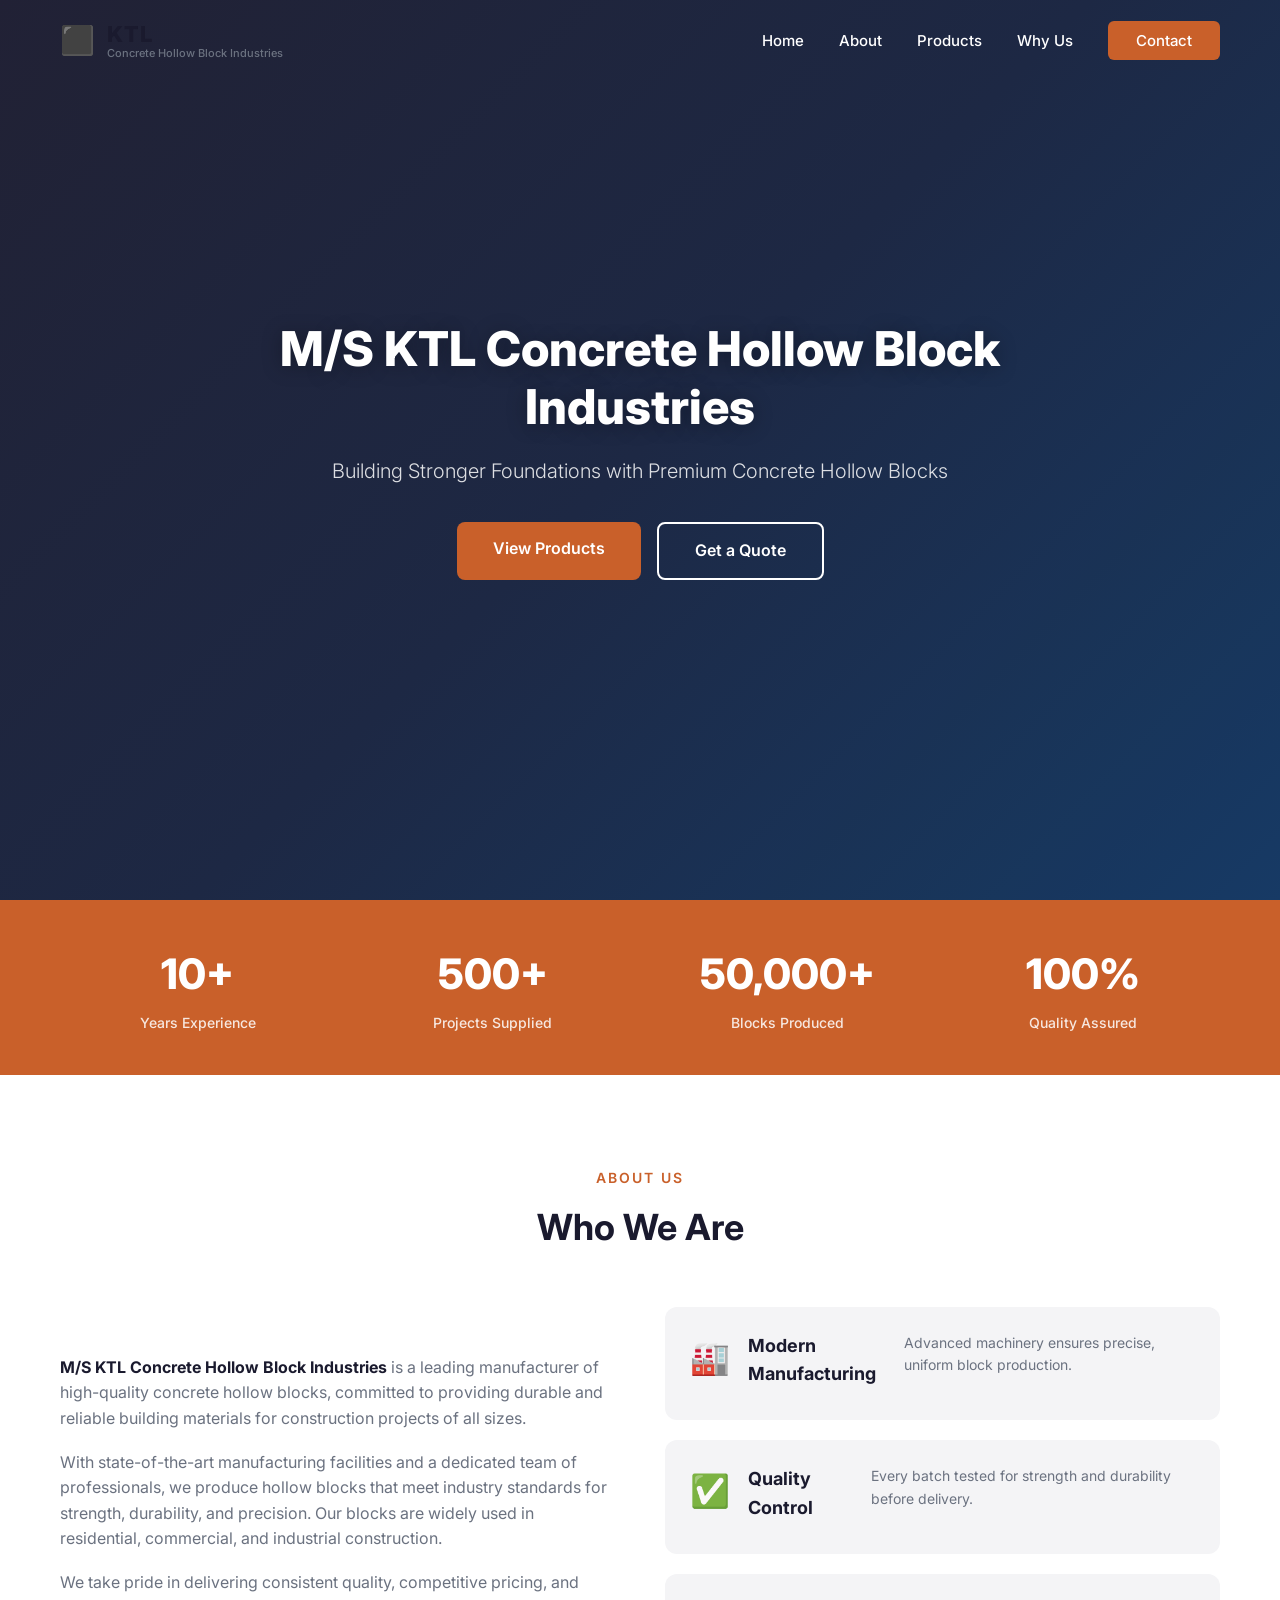
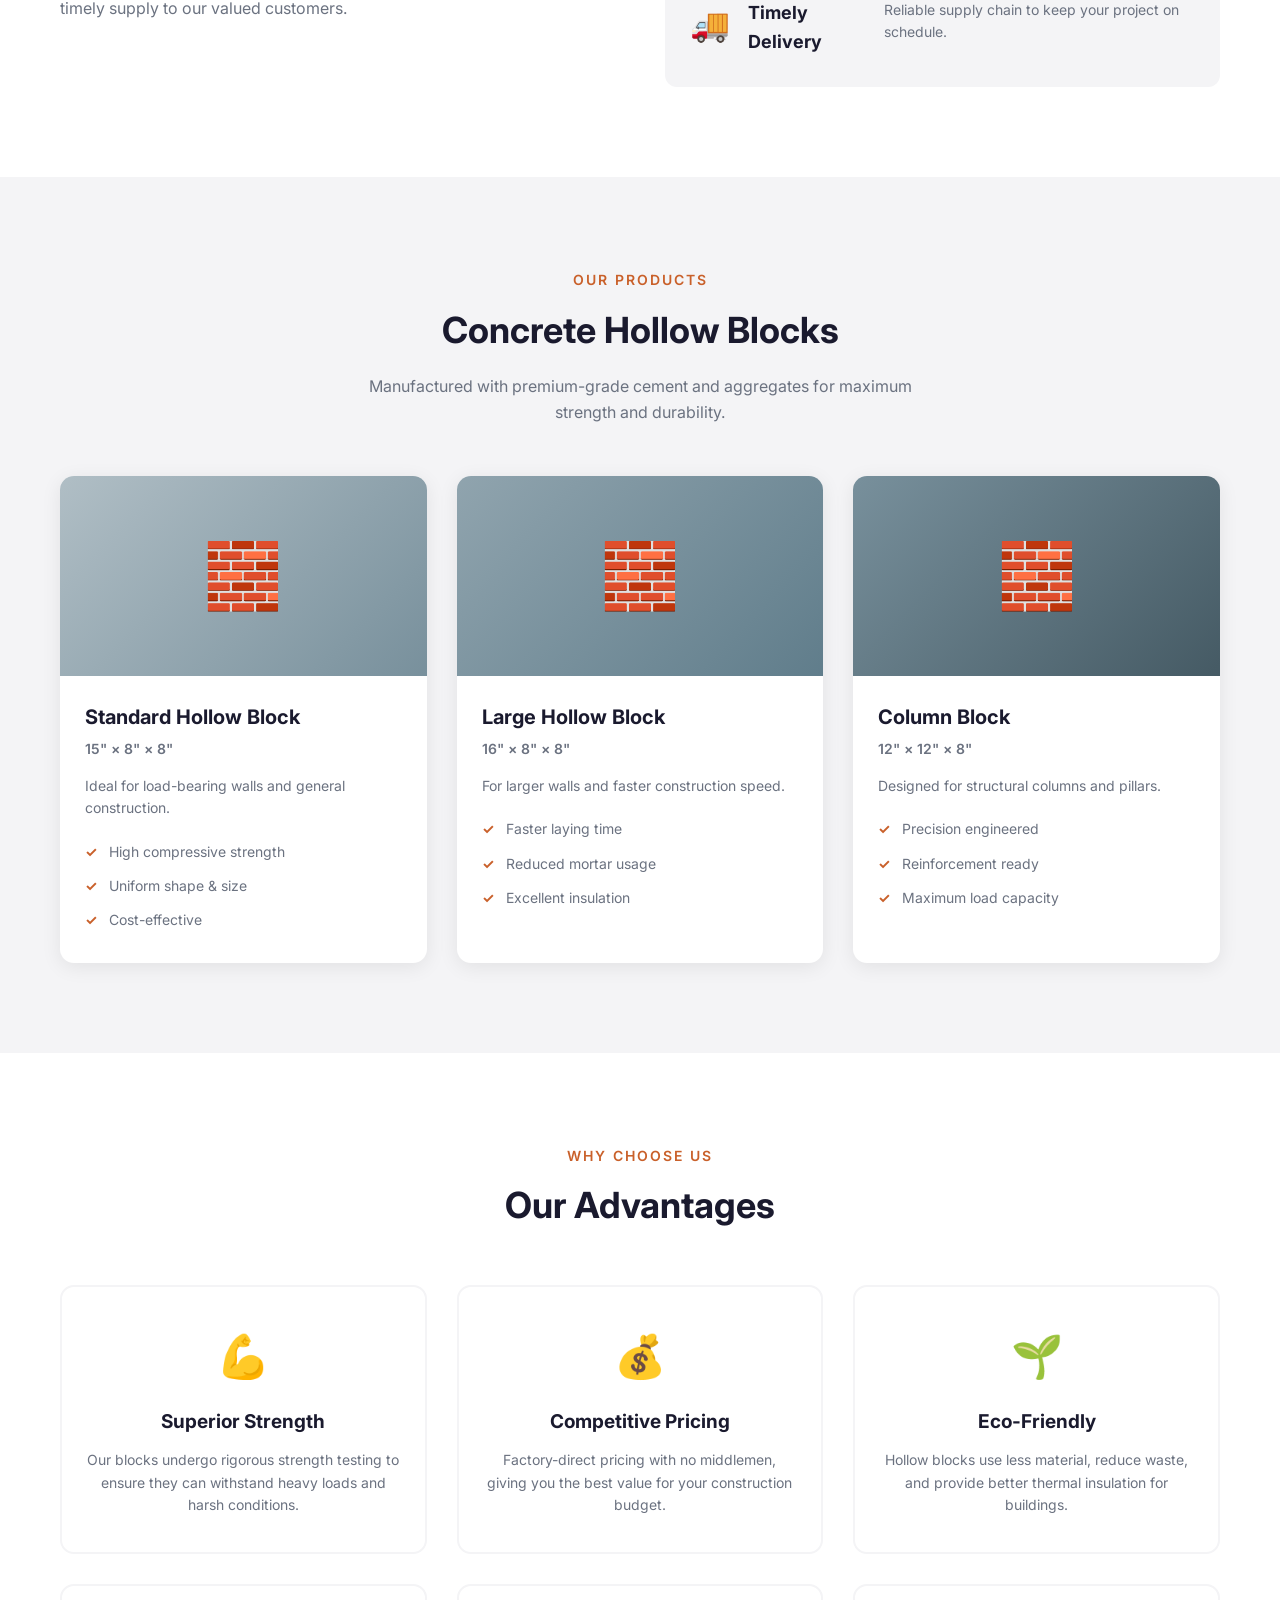
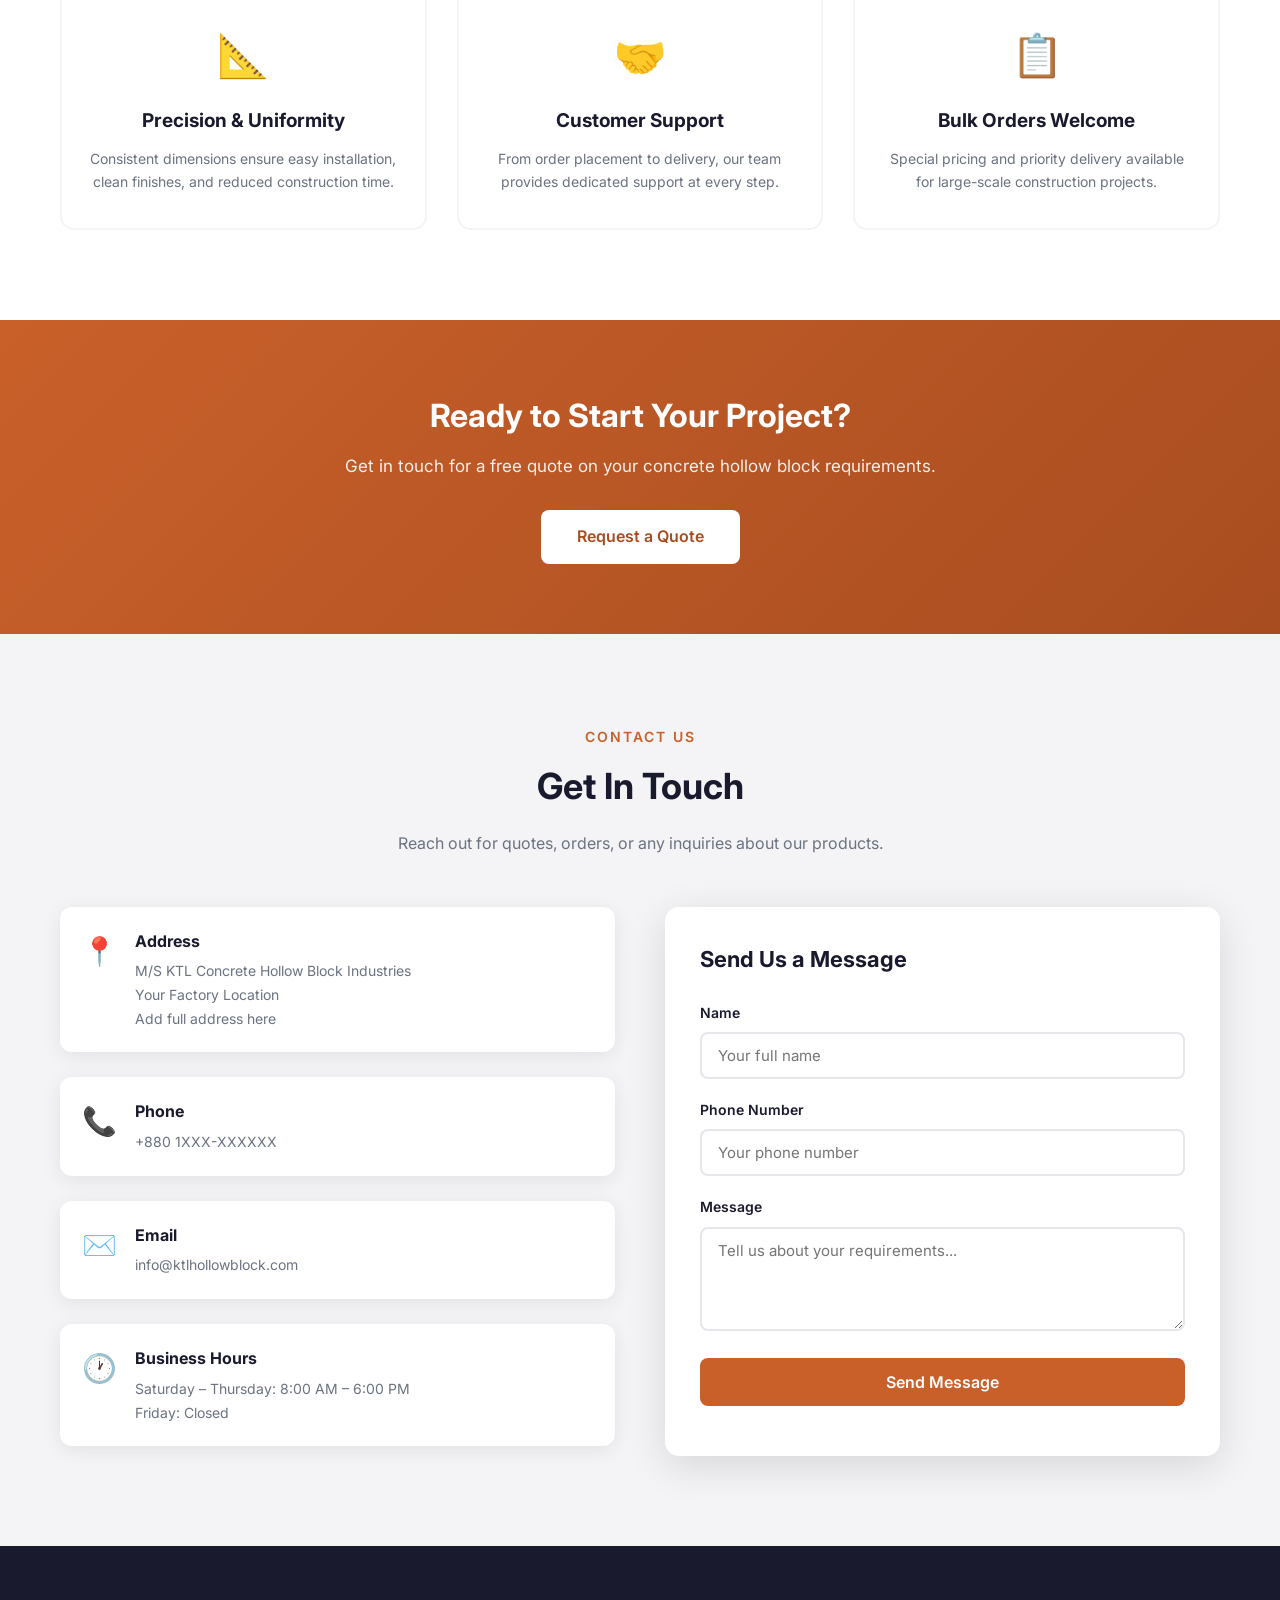
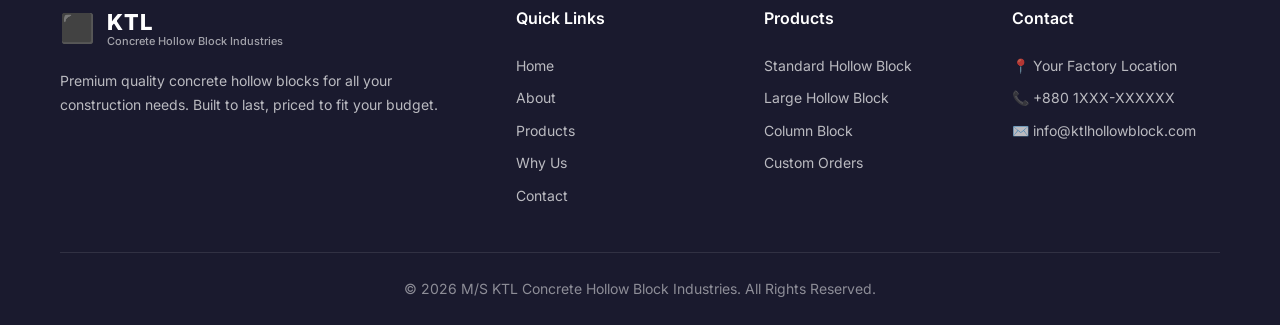
==== index.html @ 12c2d82b "Add files via upload" ====
<!DOCTYPE html>
<html lang="en">
<head>
    <meta charset="UTF-8">
    <meta name="viewport" content="width=device-width, initial-scale=1.0">
    <title>M/S KTL Concrete Hollow Block Industries</title>
    <meta name="description" content="M/S KTL Concrete Hollow Block Industries - Premium quality concrete hollow blocks for construction. Durable, affordable, and eco-friendly building materials.">
    <link rel="preconnect" href="https://fonts.googleapis.com">
    <link rel="preconnect" href="https://fonts.gstatic.com" crossorigin>
    <link href="https://fonts.googleapis.com/css2?family=Inter:wght@300;400;500;600;700;800;900&display=swap" rel="stylesheet">
    <link rel="stylesheet" href="style.css">
</head>
<body>
    <!-- Header / Navigation -->
    <header id="header">
        <nav class="navbar">
            <div class="nav-container">
                <div class="logo">
                    <span class="logo-icon">⬛</span>
                    <div class="logo-text">
                        <span class="logo-name">KTL</span>
                        <span class="logo-sub">Concrete Hollow Block Industries</span>
                    </div>
                </div>
                <button class="hamburger" id="hamburger" aria-label="Menu">
                    <span></span>
                    <span></span>
                    <span></span>
                </button>
                <ul class="nav-menu" id="navMenu">
                    <li><a href="#home">Home</a></li>
                    <li><a href="#about">About</a></li>
                    <li><a href="#products">Products</a></li>
                    <li><a href="#why">Why Us</a></li>
                    <li><a href="#contact" class="nav-cta">Contact</a></li>
                </ul>
            </div>
        </nav>
    </header>

    <!-- Hero Section -->
    <section id="home" class="hero">
        <div class="hero-overlay"></div>
        <div class="hero-content">
            <h1>M/S KTL Concrete Hollow Block Industries</h1>
            <p class="hero-tagline">Building Stronger Foundations with Premium Concrete Hollow Blocks</p>
            <div class="hero-cta">
                <a href="#products" class="btn btn-primary">View Products</a>
                <a href="#contact" class="btn btn-outline">Get a Quote</a>
            </div>
        </div>
    </section>

    <!-- Stats Bar -->
    <section class="stats-bar">
        <div class="stats-container">
            <div class="stat-item">
                <h2>10+</h2>
                <p>Years Experience</p>
            </div>
            <div class="stat-item">
                <h2>500+</h2>
                <p>Projects Supplied</p>
            </div>
            <div class="stat-item">
                <h2>50,000+</h2>
                <p>Blocks Produced</p>
            </div>
            <div class="stat-item">
                <h2>100%</h2>
                <p>Quality Assured</p>
            </div>
        </div>
    </section>

    <!-- About Section -->
    <section id="about" class="about">
        <div class="container">
            <div class="section-header">
                <span class="section-label">About Us</span>
                <h2>Who We Are</h2>
            </div>
            <div class="about-grid">
                <div class="about-text">
                    <p><strong>M/S KTL Concrete Hollow Block Industries</strong> is a leading manufacturer of high-quality concrete hollow blocks, committed to providing durable and reliable building materials for construction projects of all sizes.</p>
                    <p>With state-of-the-art manufacturing facilities and a dedicated team of professionals, we produce hollow blocks that meet industry standards for strength, durability, and precision. Our blocks are widely used in residential, commercial, and industrial construction.</p>
                    <p>We take pride in delivering consistent quality, competitive pricing, and timely supply to our valued customers.</p>
                </div>
                <div class="about-features">
                    <div class="feature-card">
                        <div class="feature-icon">🏭</div>
                        <h3>Modern Manufacturing</h3>
                        <p>Advanced machinery ensures precise, uniform block production.</p>
                    </div>
                    <div class="feature-card">
                        <div class="feature-icon">✅</div>
                        <h3>Quality Control</h3>
                        <p>Every batch tested for strength and durability before delivery.</p>
                    </div>
                    <div class="feature-card">
                        <div class="feature-icon">🚚</div>
                        <h3>Timely Delivery</h3>
                        <p>Reliable supply chain to keep your project on schedule.</p>
                    </div>
                </div>
            </div>
        </div>
    </section>

    <!-- Products Section -->
    <section id="products" class="products">
        <div class="container">
            <div class="section-header">
                <span class="section-label">Our Products</span>
                <h2>Concrete Hollow Blocks</h2>
                <p class="section-desc">Manufactured with premium-grade cement and aggregates for maximum strength and durability.</p>
            </div>
            <div class="product-grid">
                <div class="product-card">
                    <div class="product-img standard-block"></div>
                    <div class="product-info">
                        <h3>Standard Hollow Block</h3>
                        <p class="product-size">15" × 8" × 8"</p>
                        <p>Ideal for load-bearing walls and general construction.</p>
                        <ul class="product-features">
                            <li>High compressive strength</li>
                            <li>Uniform shape & size</li>
                            <li>Cost-effective</li>
                        </ul>
                    </div>
                </div>
                <div class="product-card">
                    <div class="product-img large-block"></div>
                    <div class="product-info">
                        <h3>Large Hollow Block</h3>
                        <p class="product-size">16" × 8" × 8"</p>
                        <p>For larger walls and faster construction speed.</p>
                        <ul class="product-features">
                            <li>Faster laying time</li>
                            <li>Reduced mortar usage</li>
                            <li>Excellent insulation</li>
                        </ul>
                    </div>
                </div>
                <div class="product-card">
                    <div class="product-img column-block"></div>
                    <div class="product-info">
                        <h3>Column Block</h3>
                        <p class="product-size">12" × 12" × 8"</p>
                        <p>Designed for structural columns and pillars.</p>
                        <ul class="product-features">
                            <li>Precision engineered</li>
                            <li>Reinforcement ready</li>
                            <li>Maximum load capacity</li>
                        </ul>
                    </div>
                </div>
            </div>
        </div>
    </section>

    <!-- Why Choose Us -->
    <section id="why" class="why-us">
        <div class="container">
            <div class="section-header">
                <span class="section-label">Why Choose Us</span>
                <h2>Our Advantages</h2>
            </div>
            <div class="why-grid">
                <div class="why-card">
                    <div class="why-icon">💪</div>
                    <h3>Superior Strength</h3>
                    <p>Our blocks undergo rigorous strength testing to ensure they can withstand heavy loads and harsh conditions.</p>
                </div>
                <div class="why-card">
                    <div class="why-icon">💰</div>
                    <h3>Competitive Pricing</h3>
                    <p>Factory-direct pricing with no middlemen, giving you the best value for your construction budget.</p>
                </div>
                <div class="why-card">
                    <div class="why-icon">🌱</div>
                    <h3>Eco-Friendly</h3>
                    <p>Hollow blocks use less material, reduce waste, and provide better thermal insulation for buildings.</p>
                </div>
                <div class="why-card">
                    <div class="why-icon">📐</div>
                    <h3>Precision & Uniformity</h3>
                    <p>Consistent dimensions ensure easy installation, clean finishes, and reduced construction time.</p>
                </div>
                <div class="why-card">
                    <div class="why-icon">🤝</div>
                    <h3>Customer Support</h3>
                    <p>From order placement to delivery, our team provides dedicated support at every step.</p>
                </div>
                <div class="why-card">
                    <div class="why-icon">📋</div>
                    <h3>Bulk Orders Welcome</h3>
                    <p>Special pricing and priority delivery available for large-scale construction projects.</p>
                </div>
            </div>
        </div>
    </section>

    <!-- CTA Section -->
    <section class="cta-section">
        <div class="container">
            <h2>Ready to Start Your Project?</h2>
            <p>Get in touch for a free quote on your concrete hollow block requirements.</p>
            <a href="#contact" class="btn btn-primary">Request a Quote</a>
        </div>
    </section>

    <!-- Contact Section -->
    <section id="contact" class="contact">
        <div class="container">
            <div class="section-header">
                <span class="section-label">Contact Us</span>
                <h2>Get In Touch</h2>
                <p class="section-desc">Reach out for quotes, orders, or any inquiries about our products.</p>
            </div>
            <div class="contact-grid">
                <div class="contact-info">
                    <div class="contact-item">
                        <div class="contact-icon">📍</div>
                        <div>
                            <h3>Address</h3>
                            <p>M/S KTL Concrete Hollow Block Industries<br>Your Factory Location<br>Add full address here</p>
                        </div>
                    </div>
                    <div class="contact-item">
                        <div class="contact-icon">📞</div>
                        <div>
                            <h3>Phone</h3>
                            <p>+880 1XXX-XXXXXX</p>
                        </div>
                    </div>
                    <div class="contact-item">
                        <div class="contact-icon">✉️</div>
                        <div>
                            <h3>Email</h3>
                            <p>info@ktlhollowblock.com</p>
                        </div>
                    </div>
                    <div class="contact-item">
                        <div class="contact-icon">🕐</div>
                        <div>
                            <h3>Business Hours</h3>
                            <p>Saturday – Thursday: 8:00 AM – 6:00 PM<br>Friday: Closed</p>
                        </div>
                    </div>
                </div>
                <div class="contact-form-wrapper">
                    <form class="contact-form" id="contactForm">
                        <h3>Send Us a Message</h3>
                        <div class="form-group">
                            <label for="name">Name</label>
                            <input type="text" id="name" name="name" placeholder="Your full name" required>
                        </div>
                        <div class="form-group">
                            <label for="phone">Phone Number</label>
                            <input type="tel" id="phone" name="phone" placeholder="Your phone number" required>
                        </div>
                        <div class="form-group">
                            <label for="message">Message</label>
                            <textarea id="message" name="message" rows="4" placeholder="Tell us about your requirements..." required></textarea>
                        </div>
                        <button type="submit" class="btn btn-primary btn-full">Send Message</button>
                        <p class="form-note" id="formNote"></p>
                    </form>
                </div>
            </div>
        </div>
    </section>

    <!-- Footer -->
    <footer class="footer">
        <div class="container">
            <div class="footer-grid">
                <div class="footer-col">
                    <div class="logo">
                        <span class="logo-icon">⬛</span>
                        <div class="logo-text">
                            <span class="logo-name">KTL</span>
                            <span class="logo-sub">Concrete Hollow Block Industries</span>
                        </div>
                    </div>
                    <p class="footer-desc">Premium quality concrete hollow blocks for all your construction needs. Built to last, priced to fit your budget.</p>
                </div>
                <div class="footer-col">
                    <h4>Quick Links</h4>
                    <ul>
                        <li><a href="#home">Home</a></li>
                        <li><a href="#about">About</a></li>
                        <li><a href="#products">Products</a></li>
                        <li><a href="#why">Why Us</a></li>
                        <li><a href="#contact">Contact</a></li>
                    </ul>
                </div>
                <div class="footer-col">
                    <h4>Products</h4>
                    <ul>
                        <li>Standard Hollow Block</li>
                        <li>Large Hollow Block</li>
                        <li>Column Block</li>
                        <li>Custom Orders</li>
                    </ul>
                </div>
                <div class="footer-col">
                    <h4>Contact</h4>
                    <ul>
                        <li>📍 Your Factory Location</li>
                        <li>📞 +880 1XXX-XXXXXX</li>
                        <li>✉️ info@ktlhollowblock.com</li>
                    </ul>
                </div>
            </div>
            <div class="footer-bottom">
                <p>&copy; 2026 M/S KTL Concrete Hollow Block Industries. All Rights Reserved.</p>
            </div>
        </div>
    </footer>

    <script src="script.js"></script>
</body>
</html>
---- style.css ----
/* ===== Reset & Base ===== */
* {
    margin: 0;
    padding: 0;
    box-sizing: border-box;
}

:root {
    --primary: #c9602a;
    --primary-dark: #a84d20;
    --primary-light: #e07b3f;
    --dark: #1a1a2e;
    --dark-2: #16213e;
    --gray: #6b7280;
    --light-gray: #f4f4f6;
    --white: #ffffff;
    --text: #1f2937;
    --shadow: 0 4px 20px rgba(0, 0, 0, 0.08);
    --shadow-lg: 0 10px 40px rgba(0, 0, 0, 0.12);
    --transition: all 0.3s ease;
}

html {
    scroll-behavior: smooth;
}

body {
    font-family: 'Inter', sans-serif;
    color: var(--text);
    line-height: 1.6;
    overflow-x: hidden;
}

.container {
    max-width: 1200px;
    margin: 0 auto;
    padding: 0 20px;
}

/* ===== Buttons ===== */
.btn {
    display: inline-block;
    padding: 14px 36px;
    font-size: 16px;
    font-weight: 600;
    border-radius: 8px;
    text-decoration: none;
    cursor: pointer;
    border: none;
    transition: var(--transition);
    font-family: 'Inter', sans-serif;
}

.btn-primary {
    background: var(--primary);
    color: var(--white);
}

.btn-primary:hover {
    background: var(--primary-dark);
    transform: translateY(-2px);
    box-shadow: 0 6px 20px rgba(201, 96, 42, 0.4);
}

.btn-outline {
    background: transparent;
    color: var(--white);
    border: 2px solid var(--white);
}

.btn-outline:hover {
    background: var(--white);
    color: var(--dark);
}

.btn-full {
    width: 100%;
    text-align: center;
}

/* ===== Navbar ===== */
#header {
    position: fixed;
    top: 0;
    left: 0;
    width: 100%;
    z-index: 1000;
    transition: var(--transition);
}

#header.scrolled {
    background: var(--white);
    box-shadow: 0 2px 15px rgba(0, 0, 0, 0.1);
}

.navbar {
    padding: 18px 0;
}

.nav-container {
    max-width: 1200px;
    margin: 0 auto;
    padding: 0 20px;
    display: flex;
    justify-content: space-between;
    align-items: center;
}

.logo {
    display: flex;
    align-items: center;
    gap: 12px;
}

.logo-icon {
    font-size: 28px;
    color: var(--primary);
}

.logo-text {
    display: flex;
    flex-direction: column;
    line-height: 1.2;
}

.logo-name {
    font-size: 22px;
    font-weight: 800;
    color: var(--dark);
    letter-spacing: 1px;
}

#header.scrolled .logo-name {
    color: var(--dark);
}

.logo-sub {
    font-size: 11px;
    color: var(--gray);
    font-weight: 500;
}

.nav-menu {
    display: flex;
    list-style: none;
    gap: 35px;
    align-items: center;
}

.nav-menu a {
    text-decoration: none;
    color: var(--white);
    font-weight: 500;
    font-size: 15px;
    transition: var(--transition);
    position: relative;
}

#header.scrolled .nav-menu a {
    color: var(--text);
}

.nav-menu a:hover {
    color: var(--primary-light);
}

#header.scrolled .nav-menu a:hover {
    color: var(--primary);
}

.nav-menu a::after {
    content: '';
    position: absolute;
    bottom: -5px;
    left: 0;
    width: 0;
    height: 2px;
    background: var(--primary);
    transition: var(--transition);
}

.nav-menu a:hover::after {
    width: 100%;
}

.nav-cta {
    background: var(--primary);
    padding: 10px 28px !important;
    border-radius: 6px;
    color: var(--white) !important;
}

.nav-cta:hover {
    background: var(--primary-dark);
}

.nav-cta::after {
    display: none;
}

.hamburger {
    display: none;
    flex-direction: column;
    gap: 5px;
    background: none;
    border: none;
    cursor: pointer;
    padding: 5px;
}

.hamburger span {
    width: 25px;
    height: 3px;
    background: var(--white);
    border-radius: 3px;
    transition: var(--transition);
}

#header.scrolled .hamburger span {
    background: var(--dark);
}

/* ===== Hero ===== */
.hero {
    height: 100vh;
    min-height: 600px;
    display: flex;
    align-items: center;
    justify-content: center;
    text-align: center;
    background: linear-gradient(135deg, #1a1a2e 0%, #16213e 50%, #0f3460 100%);
    position: relative;
    overflow: hidden;
}

.hero-overlay {
    position: absolute;
    top: 0;
    left: 0;
    width: 100%;
    height: 100%;
    background: url("data:image/svg+xml,%3Csvg xmlns='http://www.w3.org/2000/svg' width='60' height='60' viewBox='0 0 60 60'%3E%3Cg fill='none' fill-rule='evenodd'%3E%3Cg fill='%23ffffff' fill-opacity='0.03'%3E%3Crect width='60' height='60'/%3E%3C/g%3E%3C/g%3E%3C/svg%3E");
}

.hero-content {
    position: relative;
    z-index: 2;
    padding: 0 20px;
    max-width: 800px;
}

.hero-content h1 {
    font-size: 48px;
    font-weight: 800;
    color: var(--white);
    margin-bottom: 20px;
    line-height: 1.2;
    text-shadow: 0 2px 20px rgba(0, 0, 0, 0.3);
}

.hero-tagline {
    font-size: 20px;
    color: rgba(255, 255, 255, 0.85);
    margin-bottom: 35px;
    font-weight: 300;
}

.hero-cta {
    display: flex;
    gap: 16px;
    justify-content: center;
    flex-wrap: wrap;
}

/* ===== Stats Bar ===== */
.stats-bar {
    background: var(--primary);
    padding: 40px 0;
}

.stats-container {
    max-width: 1200px;
    margin: 0 auto;
    padding: 0 20px;
    display: grid;
    grid-template-columns: repeat(4, 1fr);
    gap: 20px;
    text-align: center;
}

.stat-item h2 {
    font-size: 42px;
    font-weight: 800;
    color: var(--white);
    margin-bottom: 5px;
}

.stat-item p {
    color: rgba(255, 255, 255, 0.85);
    font-size: 14px;
    font-weight: 500;
}

/* ===== Section Header ===== */
.section-header {
    text-align: center;
    margin-bottom: 50px;
}

.section-label {
    display: inline-block;
    color: var(--primary);
    font-weight: 600;
    font-size: 14px;
    text-transform: uppercase;
    letter-spacing: 2px;
    margin-bottom: 10px;
}

.section-header h2 {
    font-size: 36px;
    font-weight: 700;
    color: var(--dark);
    margin-bottom: 15px;
}

.section-desc {
    color: var(--gray);
    font-size: 16px;
    max-width: 600px;
    margin: 0 auto;
}

/* ===== About ===== */
.about {
    padding: 90px 0;
    background: var(--white);
}

.about-grid {
    display: grid;
    grid-template-columns: 1fr 1fr;
    gap: 50px;
    align-items: center;
}

.about-text p {
    margin-bottom: 18px;
    color: var(--gray);
    font-size: 16px;
}

.about-text strong {
    color: var(--dark);
}

.about-features {
    display: flex;
    flex-direction: column;
    gap: 20px;
}

.feature-card {
    background: var(--light-gray);
    padding: 25px;
    border-radius: 12px;
    display: flex;
    align-items: flex-start;
    gap: 18px;
    transition: var(--transition);
}

.feature-card:hover {
    background: var(--white);
    box-shadow: var(--shadow-lg);
    transform: translateY(-3px);
}

.feature-icon {
    font-size: 32px;
    flex-shrink: 0;
}

.feature-card h3 {
    font-size: 18px;
    color: var(--dark);
    margin-bottom: 6px;
}

.feature-card p {
    font-size: 14px;
    color: var(--gray);
}

/* ===== Products ===== */
.products {
    padding: 90px 0;
    background: var(--light-gray);
}

.product-grid {
    display: grid;
    grid-template-columns: repeat(3, 1fr);
    gap: 30px;
}

.product-card {
    background: var(--white);
    border-radius: 14px;
    overflow: hidden;
    box-shadow: var(--shadow);
    transition: var(--transition);
}

.product-card:hover {
    transform: translateY(-8px);
    box-shadow: var(--shadow-lg);
}

.product-img {
    height: 200px;
    display: flex;
    align-items: center;
    justify-content: center;
    position: relative;
}

.standard-block {
    background: linear-gradient(135deg, #b0bec5 0%, #78909c 100%);
}

.large-block {
    background: linear-gradient(135deg, #90a4ae 0%, #607d8b 100%);
}

.column-block {
    background: linear-gradient(135deg, #78909c 0%, #455a64 100%);
}

.product-img::before {
    content: '🧱';
    font-size: 64px;
}

.product-info {
    padding: 25px;
}

.product-info h3 {
    font-size: 20px;
    color: var(--dark);
    margin-bottom: 5px;
}

.product-size {
    color: var(--primary);
    font-weight: 600;
    font-size: 14px;
    margin-bottom: 12px;
}

.product-info > p {
    color: var(--gray);
    font-size: 14px;
    margin-bottom: 15px;
}

.product-features {
    list-style: none;
    padding: 0;
}

.product-features li {
    padding: 6px 0;
    color: var(--gray);
    font-size: 14px;
    padding-left: 24px;
    position: relative;
}

.product-features li::before {
    content: '✓';
    position: absolute;
    left: 0;
    color: var(--primary);
    font-weight: 700;
}

/* ===== Why Us ===== */
.why-us {
    padding: 90px 0;
    background: var(--white);
}

.why-grid {
    display: grid;
    grid-template-columns: repeat(3, 1fr);
    gap: 30px;
}

.why-card {
    text-align: center;
    padding: 35px 25px;
    border: 2px solid var(--light-gray);
    border-radius: 14px;
    transition: var(--transition);
}

.why-card:hover {
    border-color: var(--primary);
    transform: translateY(-5px);
    box-shadow: var(--shadow-lg);
}

.why-icon {
    font-size: 42px;
    margin-bottom: 18px;
}

.why-card h3 {
    font-size: 19px;
    color: var(--dark);
    margin-bottom: 12px;
}

.why-card p {
    color: var(--gray);
    font-size: 14px;
}

/* ===== CTA Section ===== */
.cta-section {
    padding: 70px 0;
    background: linear-gradient(135deg, var(--primary) 0%, var(--primary-dark) 100%);
    text-align: center;
}

.cta-section h2 {
    font-size: 32px;
    color: var(--white);
    margin-bottom: 12px;
}

.cta-section p {
    color: rgba(255, 255, 255, 0.9);
    font-size: 17px;
    margin-bottom: 30px;
}

.cta-section .btn-primary {
    background: var(--white);
    color: var(--primary-dark);
}

.cta-section .btn-primary:hover {
    background: var(--dark);
    color: var(--white);
}

/* ===== Contact ===== */
.contact {
    padding: 90px 0;
    background: var(--light-gray);
}

.contact-grid {
    display: grid;
    grid-template-columns: 1fr 1fr;
    gap: 50px;
}

.contact-info {
    display: flex;
    flex-direction: column;
    gap: 25px;
}

.contact-item {
    display: flex;
    gap: 18px;
    align-items: flex-start;
    background: var(--white);
    padding: 22px;
    border-radius: 12px;
    box-shadow: var(--shadow);
}

.contact-icon {
    font-size: 28px;
    flex-shrink: 0;
}

.contact-item h3 {
    font-size: 16px;
    color: var(--dark);
    margin-bottom: 5px;
}

.contact-item p {
    color: var(--gray);
    font-size: 14px;
    line-height: 1.7;
}

.contact-form-wrapper {
    background: var(--white);
    padding: 35px;
    border-radius: 14px;
    box-shadow: var(--shadow-lg);
}

.contact-form h3 {
    font-size: 22px;
    color: var(--dark);
    margin-bottom: 25px;
}

.form-group {
    margin-bottom: 20px;
}

.form-group label {
    display: block;
    font-size: 14px;
    font-weight: 600;
    color: var(--dark);
    margin-bottom: 8px;
}

.form-group input,
.form-group textarea {
    width: 100%;
    padding: 12px 16px;
    border: 2px solid #e5e7eb;
    border-radius: 8px;
    font-size: 15px;
    font-family: 'Inter', sans-serif;
    transition: var(--transition);
}

.form-group input:focus,
.form-group textarea:focus {
    outline: none;
    border-color: var(--primary);
    box-shadow: 0 0 0 3px rgba(201, 96, 42, 0.1);
}

.form-group textarea {
    resize: vertical;
}

.form-note {
    margin-top: 15px;
    font-size: 14px;
    color: #22c55e;
    text-align: center;
    font-weight: 500;
}

/* ===== Footer ===== */
.footer {
    background: var(--dark);
    color: rgba(255, 255, 255, 0.7);
    padding: 60px 0 0;
}

.footer-grid {
    display: grid;
    grid-template-columns: 2fr 1fr 1fr 1fr;
    gap: 40px;
    margin-bottom: 40px;
}

.footer-col .logo {
    margin-bottom: 18px;
}

.footer-col .logo-name {
    color: var(--white);
}

.footer-col .logo-sub {
    color: rgba(255, 255, 255, 0.6);
}

.footer-desc {
    font-size: 14px;
    line-height: 1.7;
    margin-bottom: 20px;
}

.footer-col h4 {
    color: var(--white);
    font-size: 16px;
    margin-bottom: 18px;
    font-weight: 600;
}

.footer-col ul {
    list-style: none;
}

.footer-col ul li {
    padding: 5px 0;
    font-size: 14px;
}

.footer-col ul li a {
    color: rgba(255, 255, 255, 0.7);
    text-decoration: none;
    transition: var(--transition);
}

.footer-col ul li a:hover {
    color: var(--primary-light);
    padding-left: 5px;
}

.footer-bottom {
    border-top: 1px solid rgba(255, 255, 255, 0.1);
    padding: 25px 0;
    text-align: center;
}

.footer-bottom p {
    font-size: 14px;
    color: rgba(255, 255, 255, 0.5);
}

/* ===== Responsive ===== */
@media (max-width: 992px) {
    .about-grid,
    .contact-grid {
        grid-template-columns: 1fr;
    }

    .product-grid,
    .why-grid {
        grid-template-columns: repeat(2, 1fr);
    }

    .footer-grid {
        grid-template-columns: repeat(2, 1fr);
    }

    .hero-content h1 {
        font-size: 36px;
    }
}

@media (max-width: 768px) {
    .hamburger {
        display: flex;
    }

    .nav-menu {
        position: fixed;
        top: 0;
        right: -100%;
        width: 280px;
        height: 100vh;
        background: var(--white);
        flex-direction: column;
        justify-content: center;
        gap: 25px;
        transition: right 0.4s ease;
        box-shadow: -5px 0 30px rgba(0, 0, 0, 0.15);
    }

    .nav-menu.active {
        right: 0;
    }

    .nav-menu a {
        color: var(--text) !important;
        font-size: 18px;
    }

    .nav-cta {
        text-align: center;
    }

    .stats-container {
        grid-template-columns: repeat(2, 1fr);
        gap: 30px;
    }

    .hero-content h1 {
        font-size: 28px;
    }

    .hero-tagline {
        font-size: 16px;
    }

    .section-header h2 {
        font-size: 28px;
    }

    .cta-section h2 {
        font-size: 24px;
    }
}

@media (max-width: 480px) {
    .product-grid,
    .why-grid,
    .footer-grid {
        grid-template-columns: 1fr;
    }

    .stats-container {
        grid-template-columns: 1fr;
    }

    .stat-item h2 {
        font-size: 32px;
    }

    .hero-content h1 {
        font-size: 24px;
    }

    .logo-sub {
        font-size: 9px;
    }
}
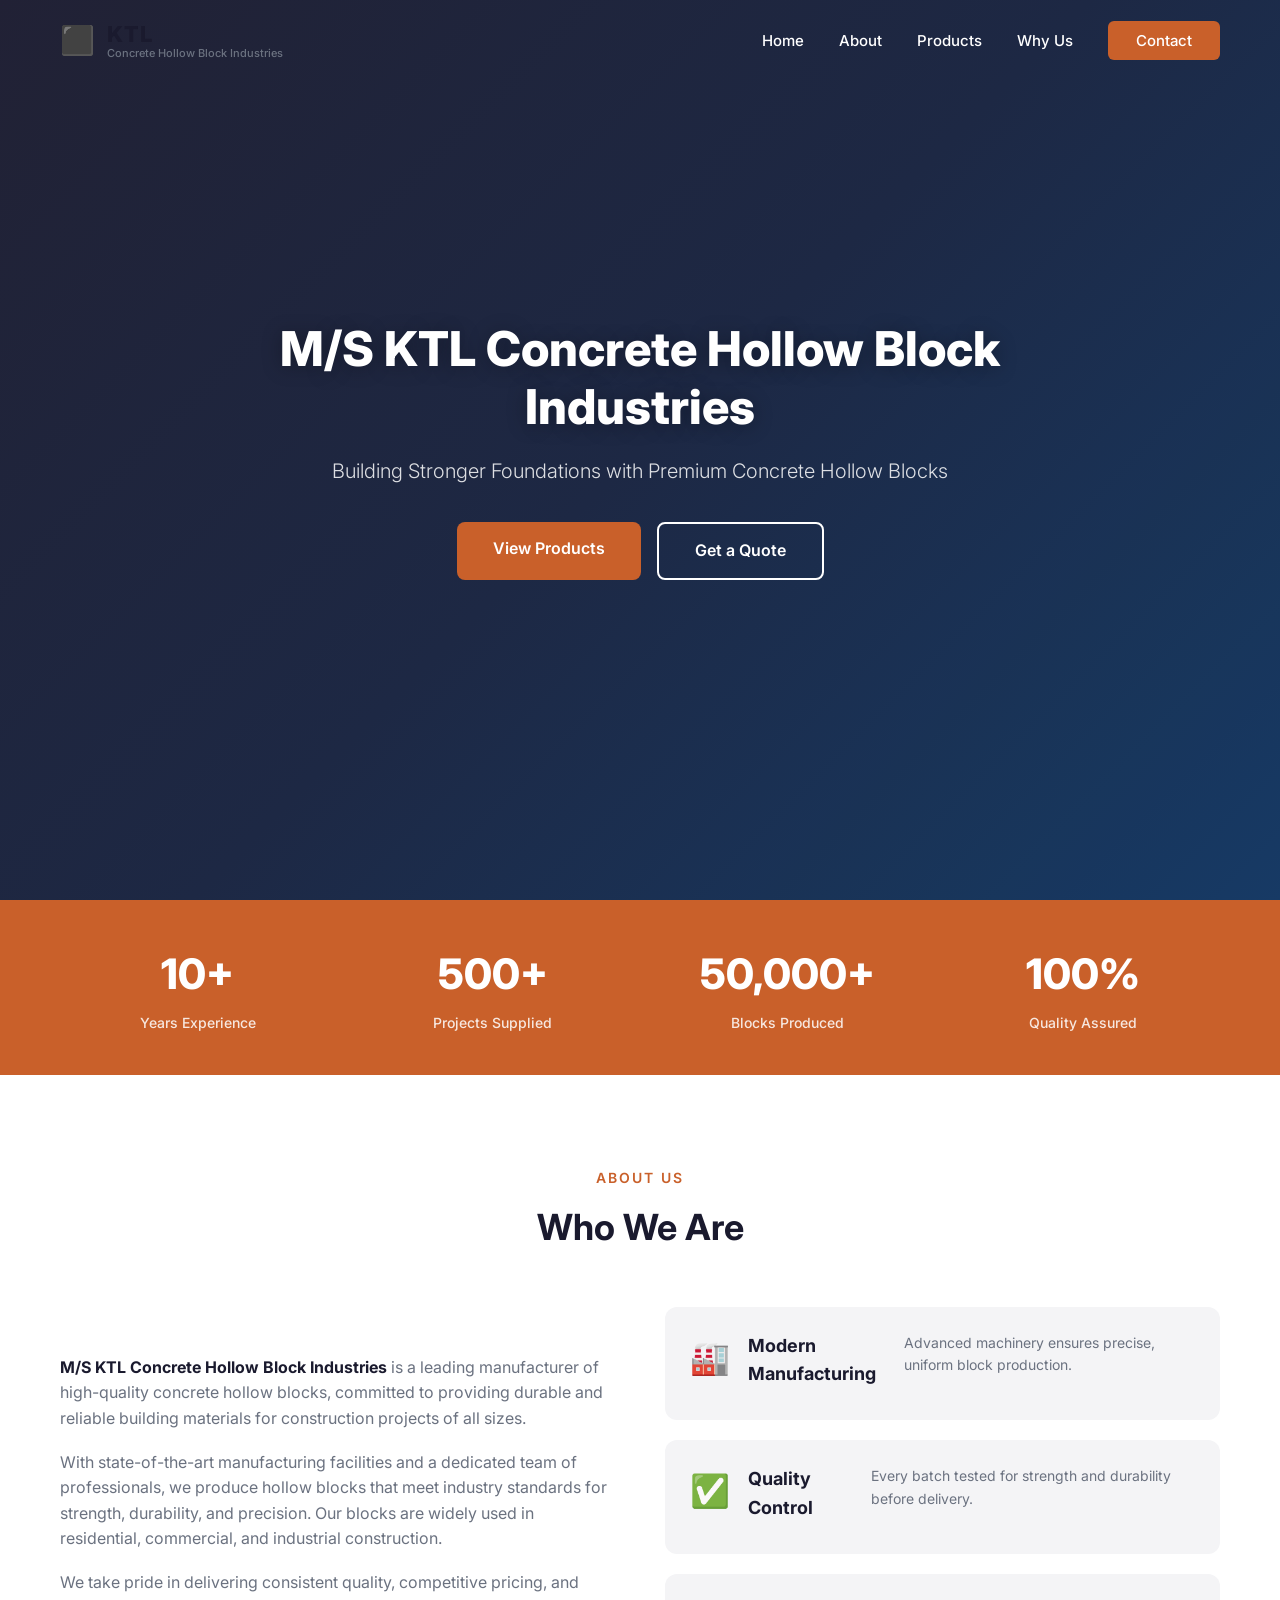
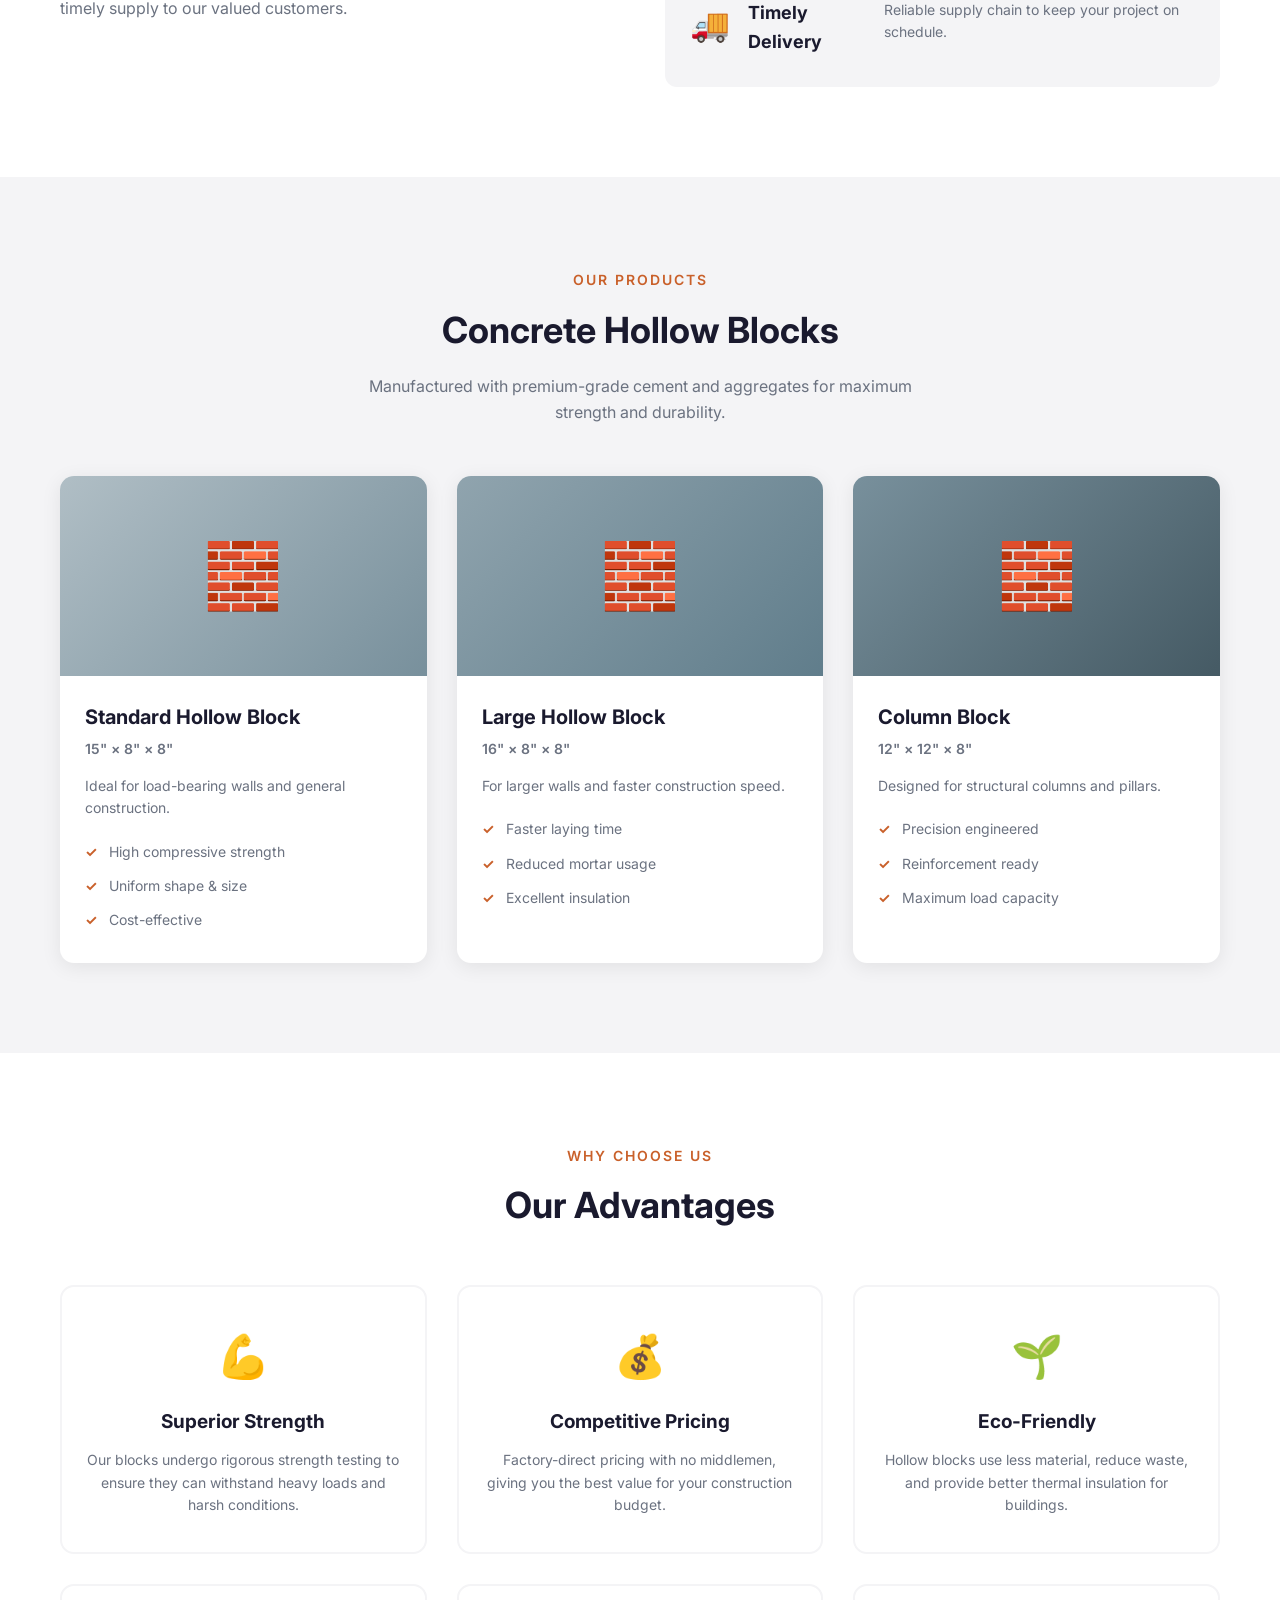
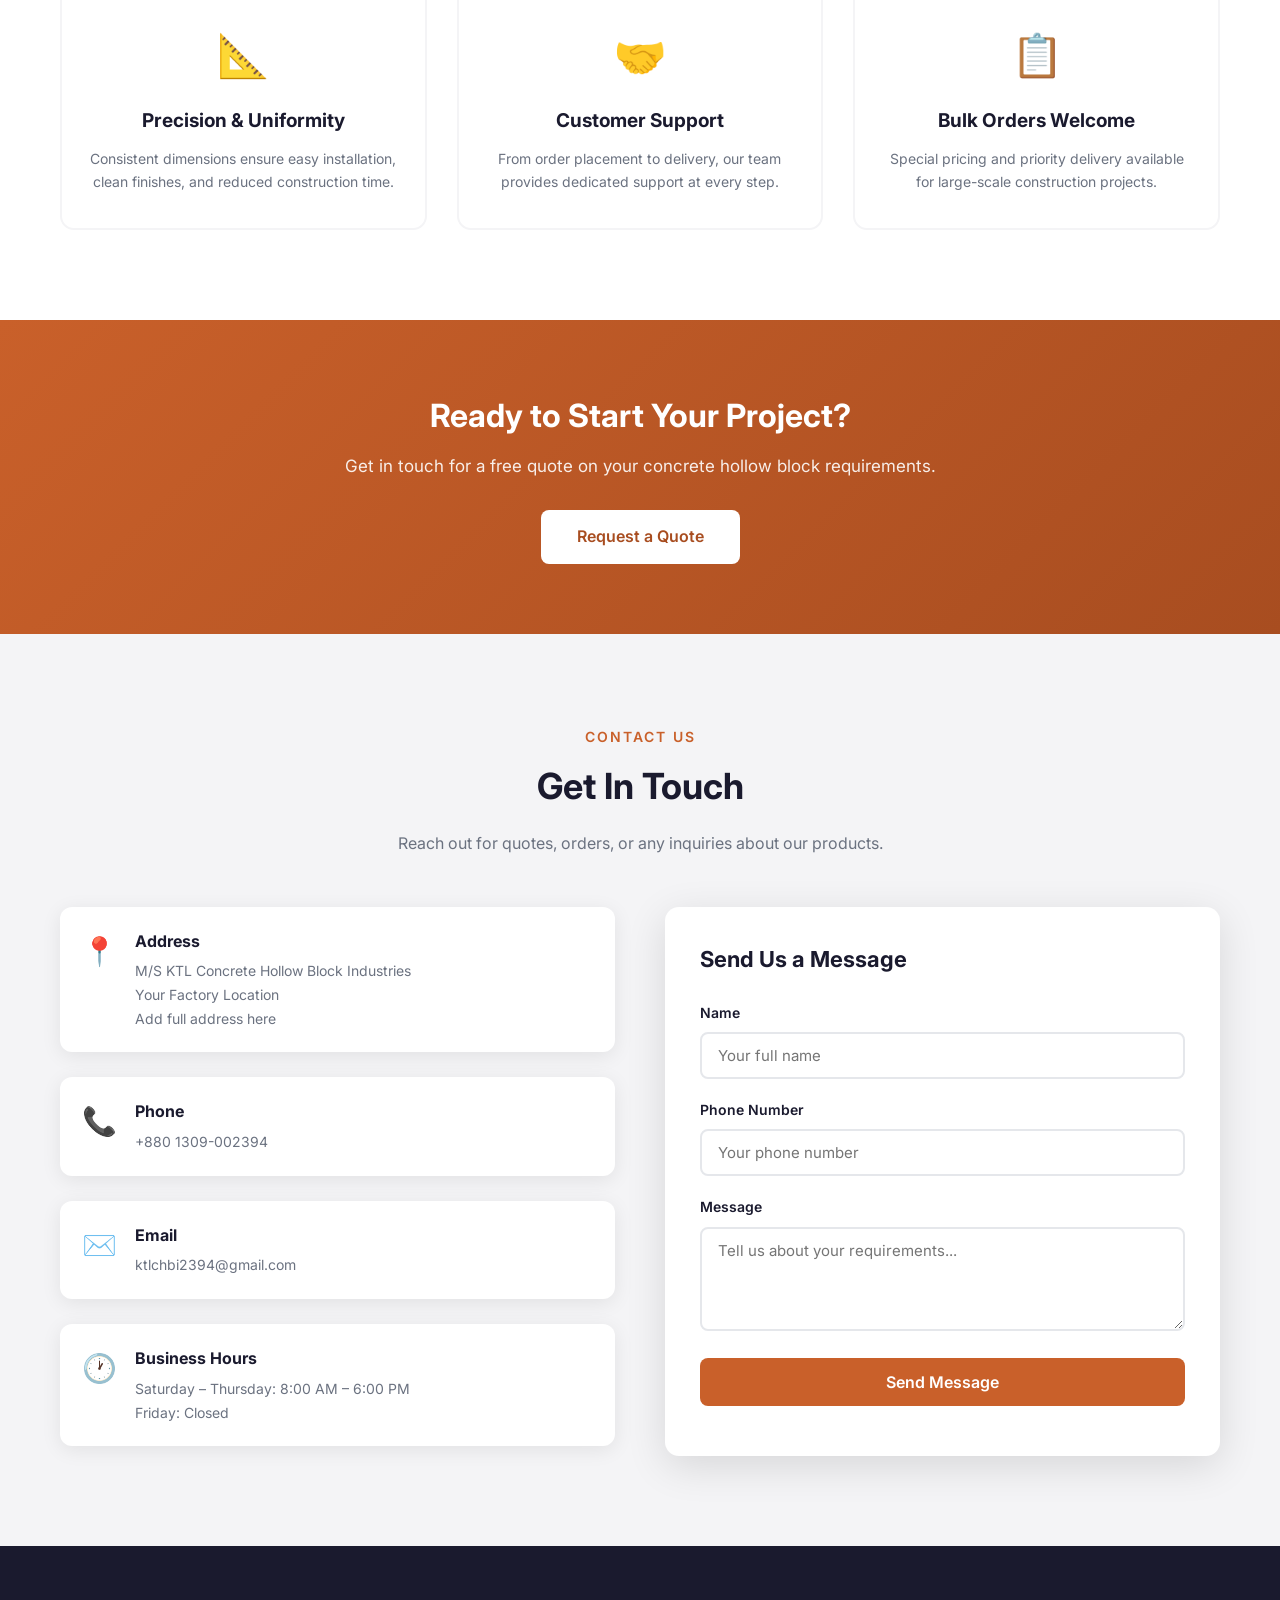
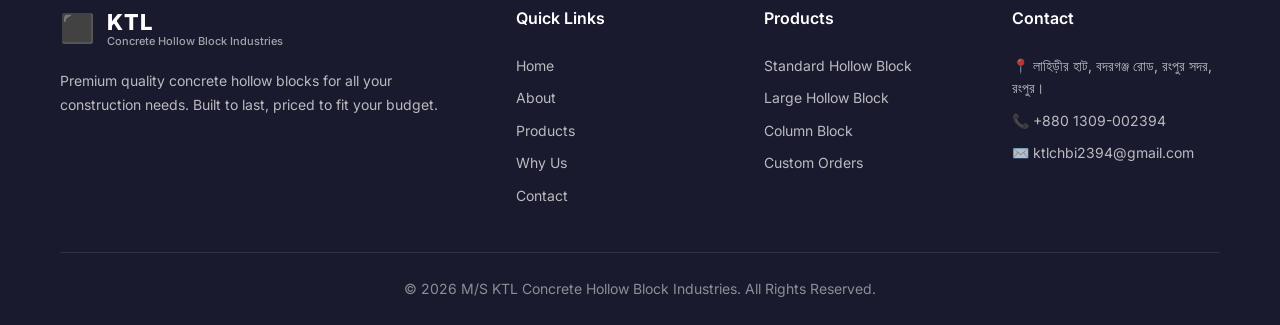
==== commit a1c60226: "Fix HTML encoding issues in index.html" ====
--- a/index.html
+++ b/index.html
@@ -231,14 +231,14 @@
                         <div class="contact-icon">📞</div>
                         <div>
                             <h3>Phone</h3>
-                            <p>+880 1XXX-XXXXXX</p>
+                            <p>+880 1309-002394</p>
                         </div>
                     </div>
                     <div class="contact-item">
                         <div class="contact-icon">✉️</div>
                         <div>
                             <h3>Email</h3>
-                            <p>info@ktlhollowblock.com</p>
+                            <p>ktlchbi2394@gmail.com</p>
                         </div>
                     </div>
                     <div class="contact-item">
@@ -308,9 +308,9 @@
                 <div class="footer-col">
                     <h4>Contact</h4>
                     <ul>
-                        <li>📍 Your Factory Location</li>
-                        <li>📞 +880 1XXX-XXXXXX</li>
-                        <li>✉️ info@ktlhollowblock.com</li>
+                        <li>📍 লাহিড়ীর হাট, বদরগঞ্জ রোড, রংপুর সদর, রংপুর।</li>
+                        <li>📞 +880 1309-002394</li>
+                        <li>✉️ ktlchbi2394@gmail.com</li>
                     </ul>
                 </div>
             </div>
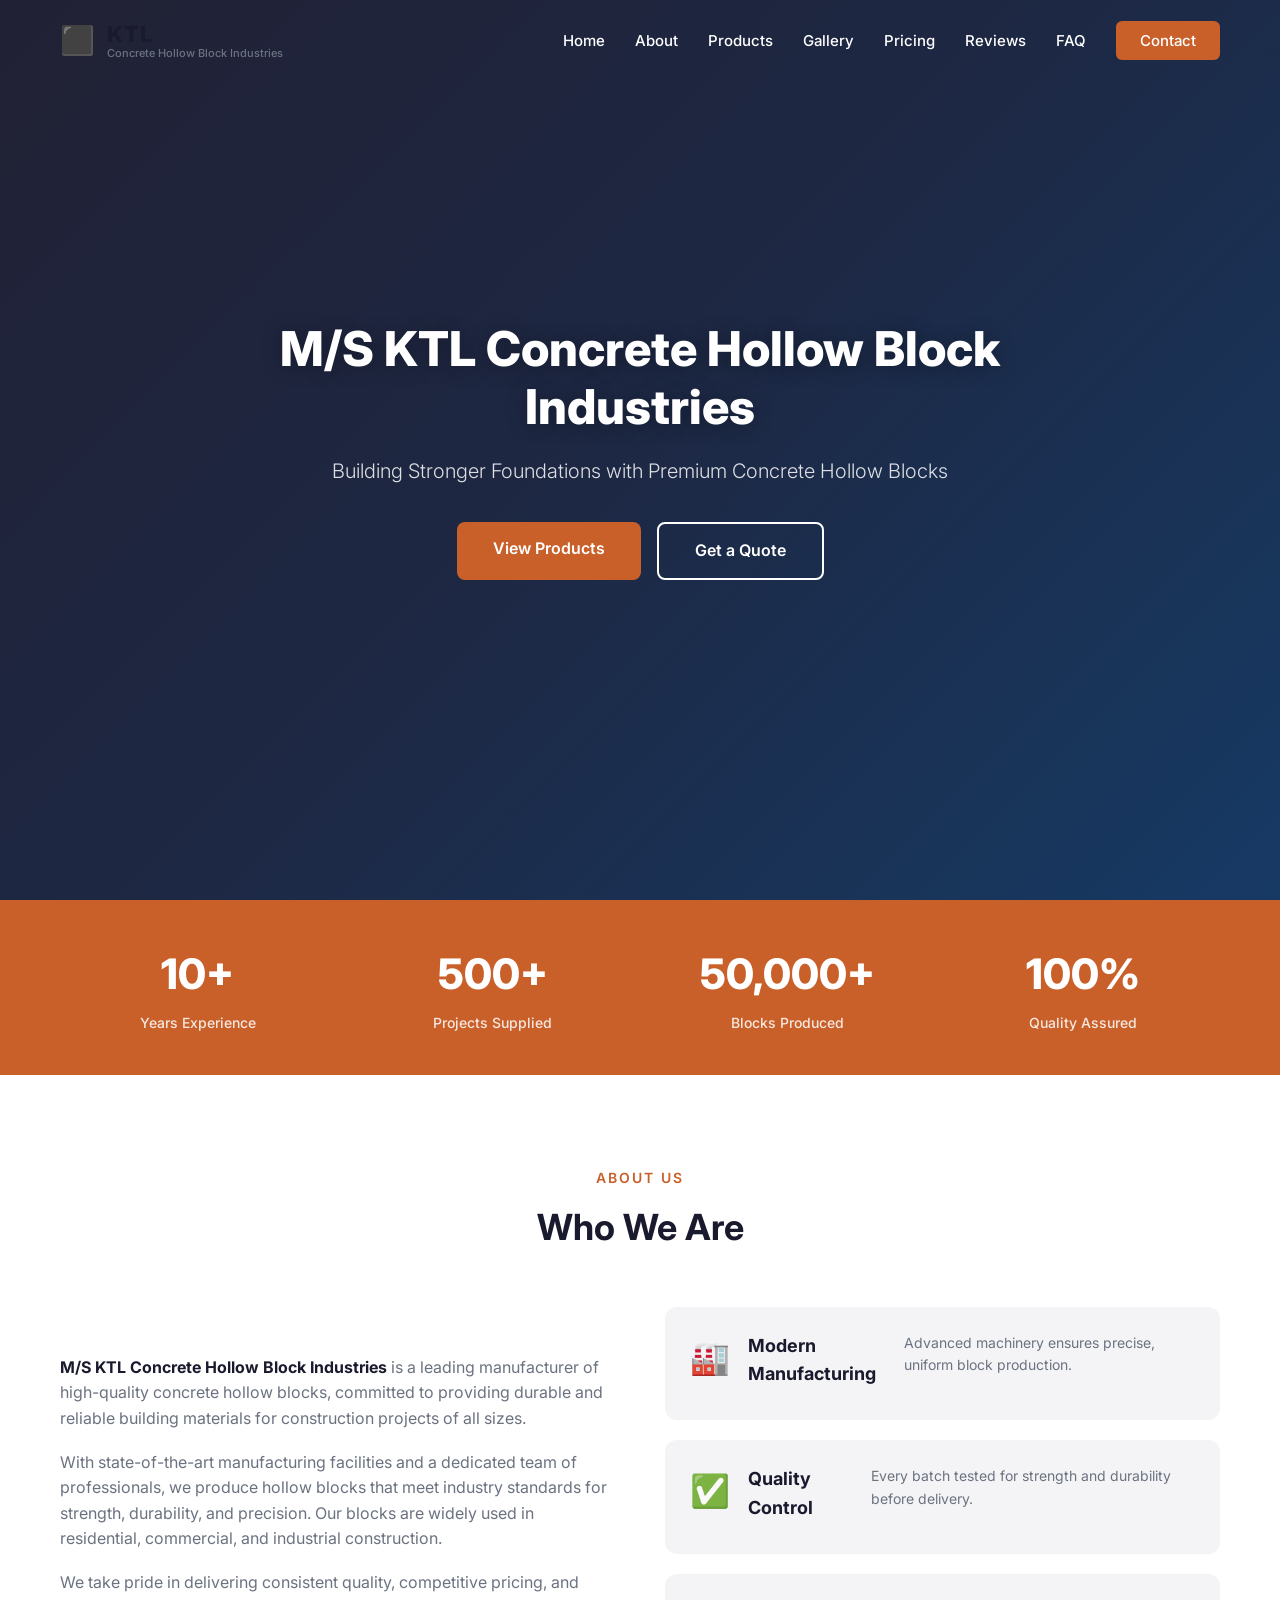
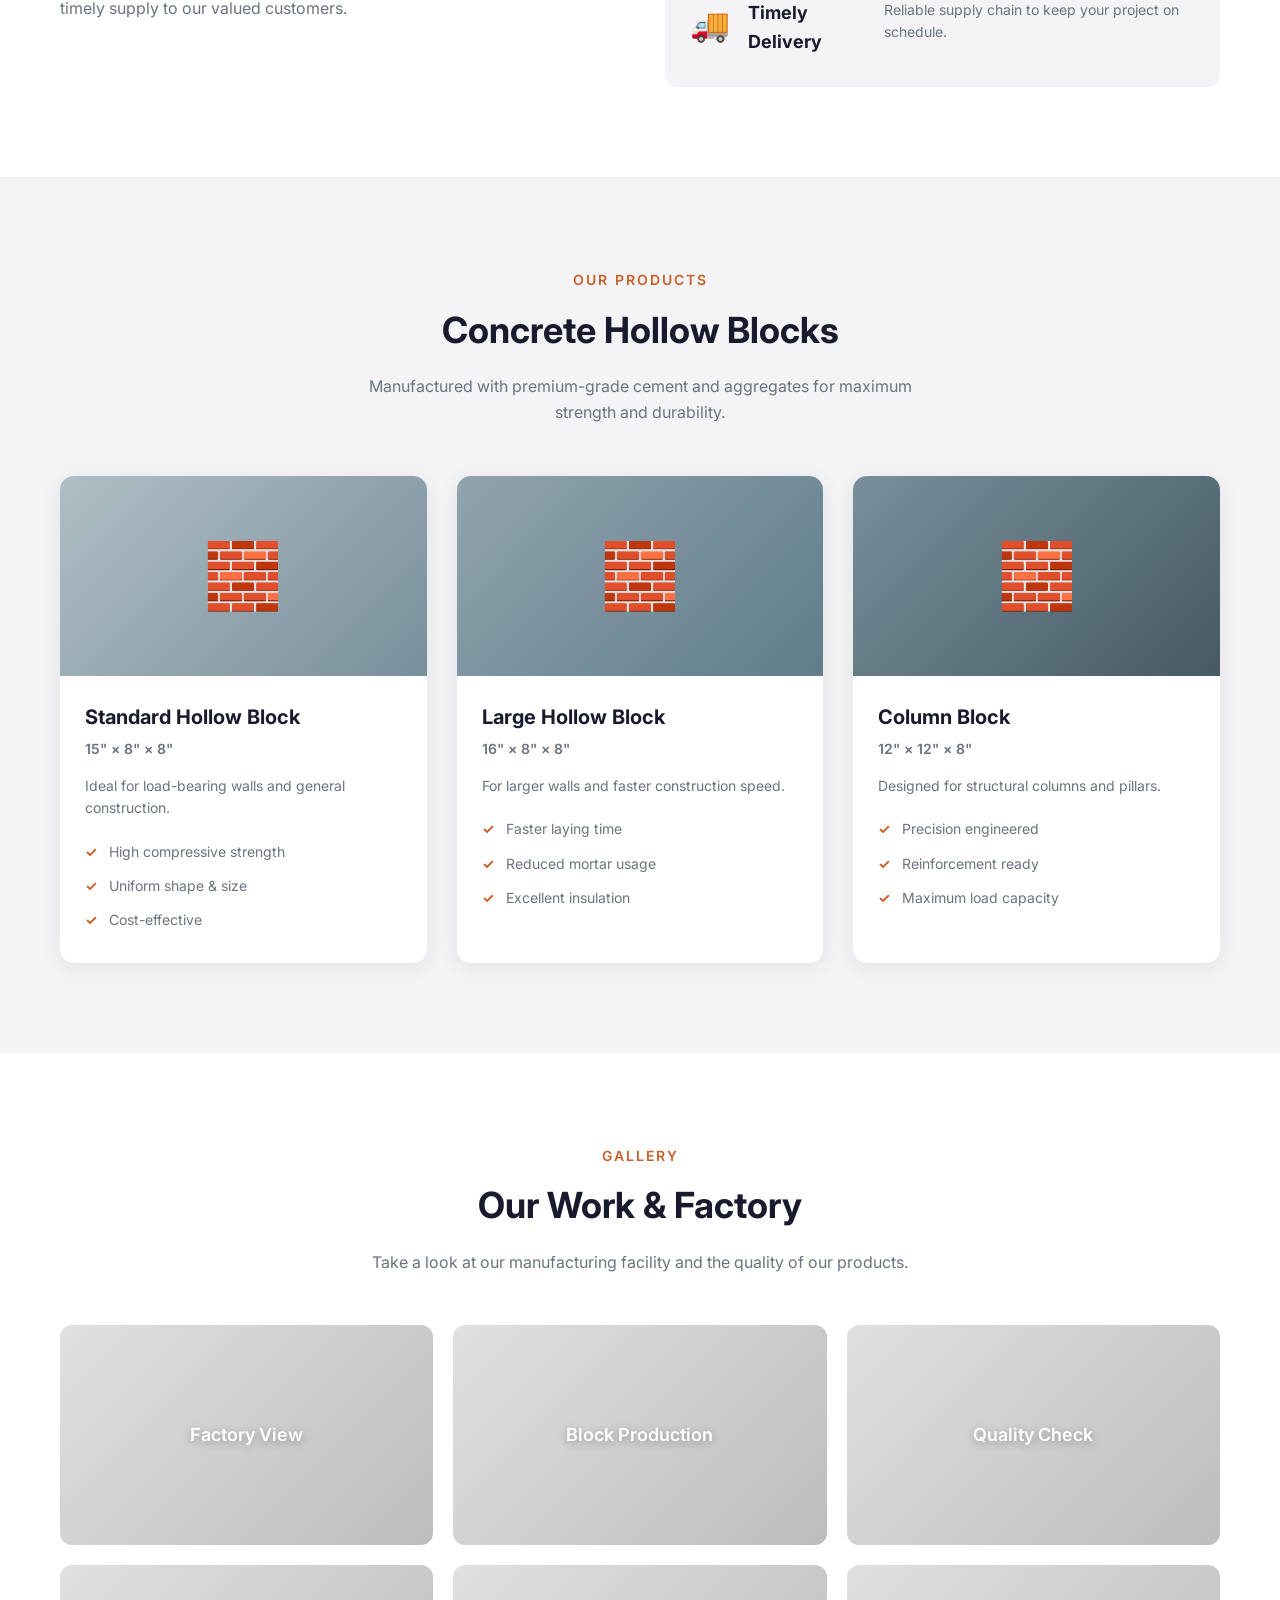
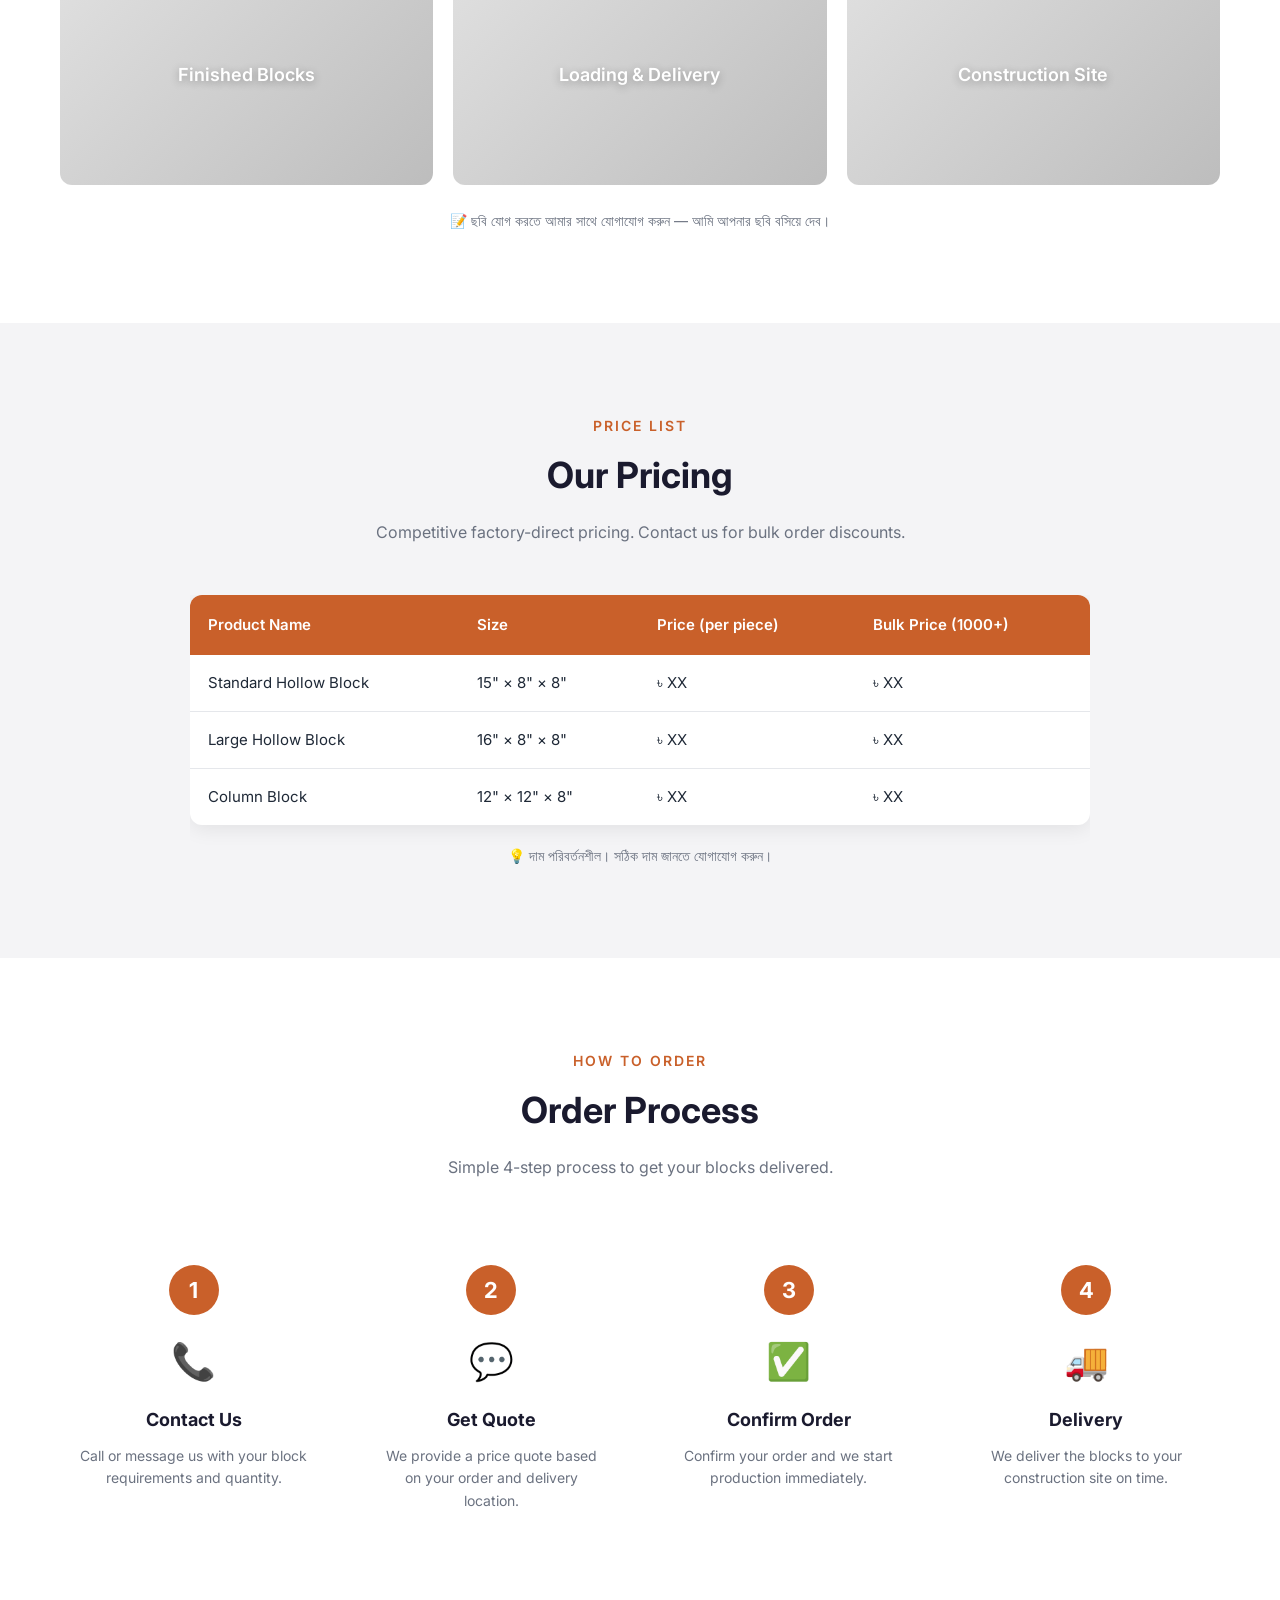
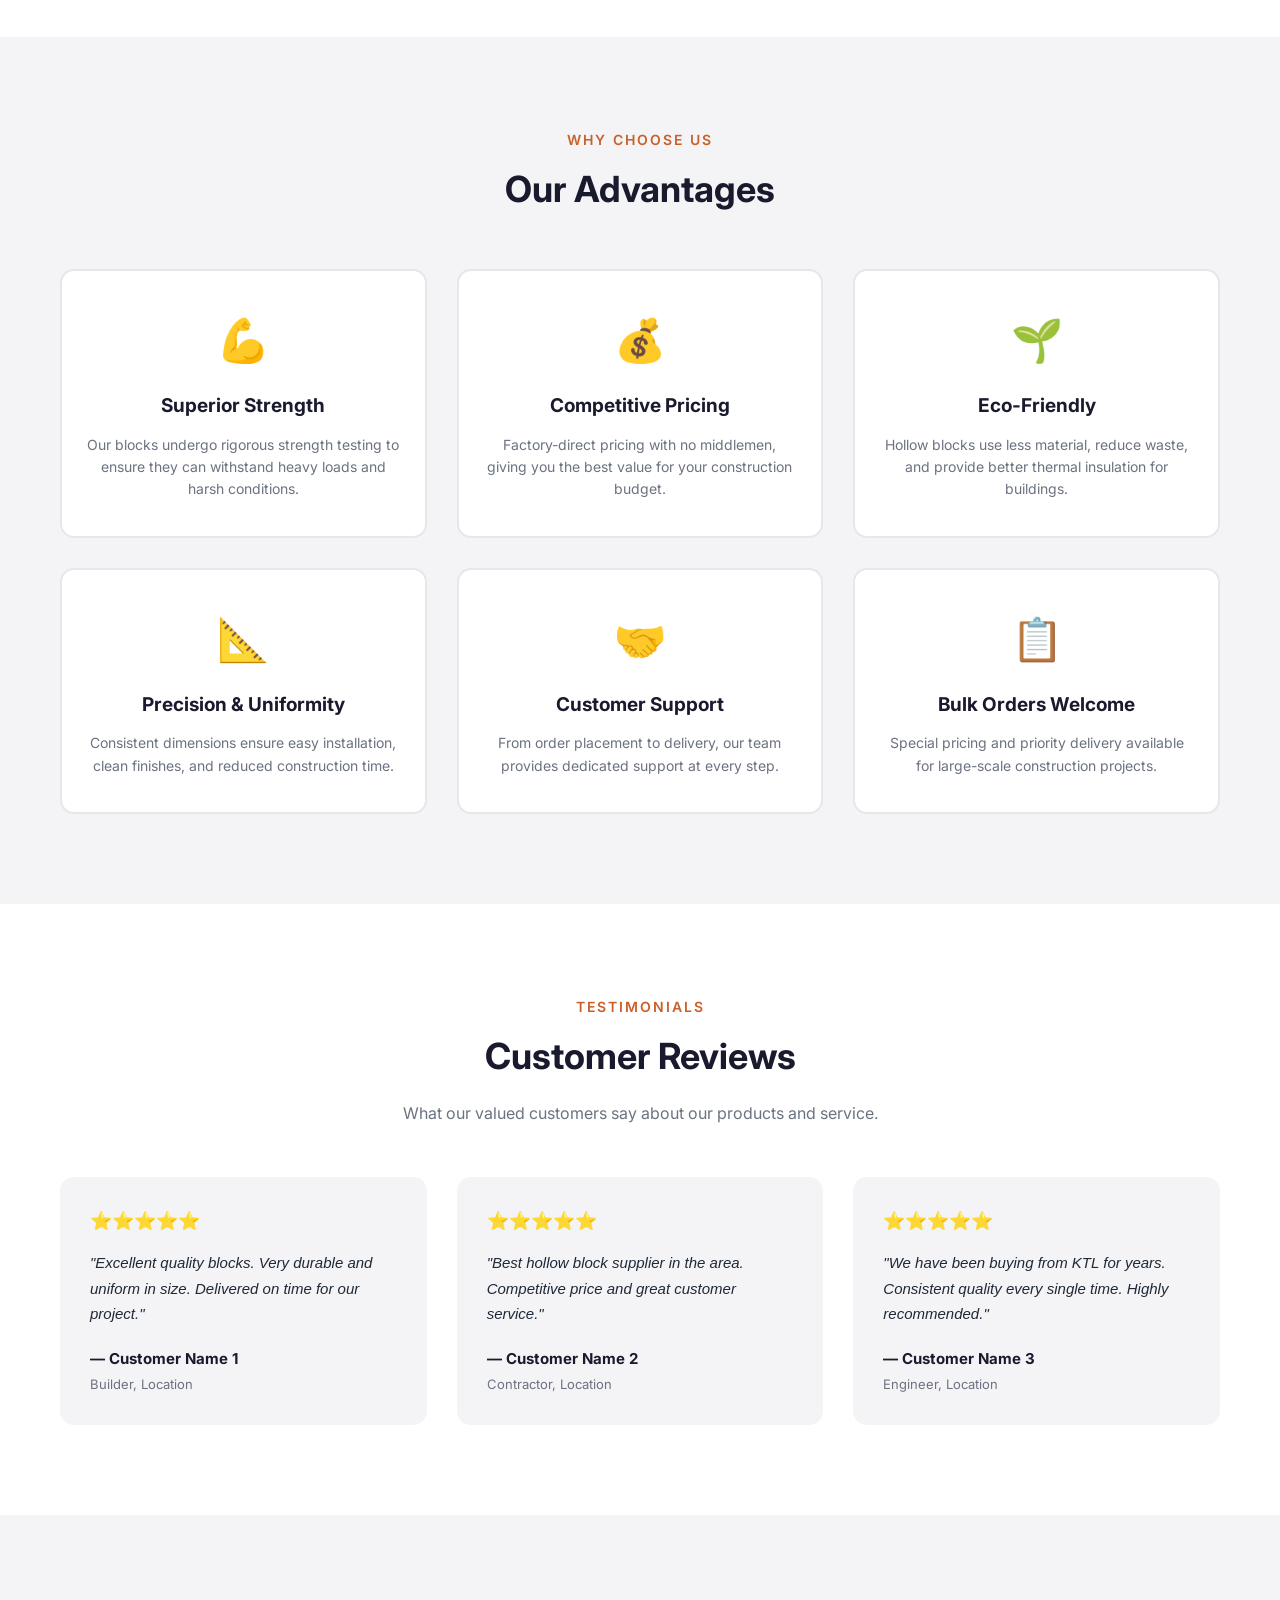
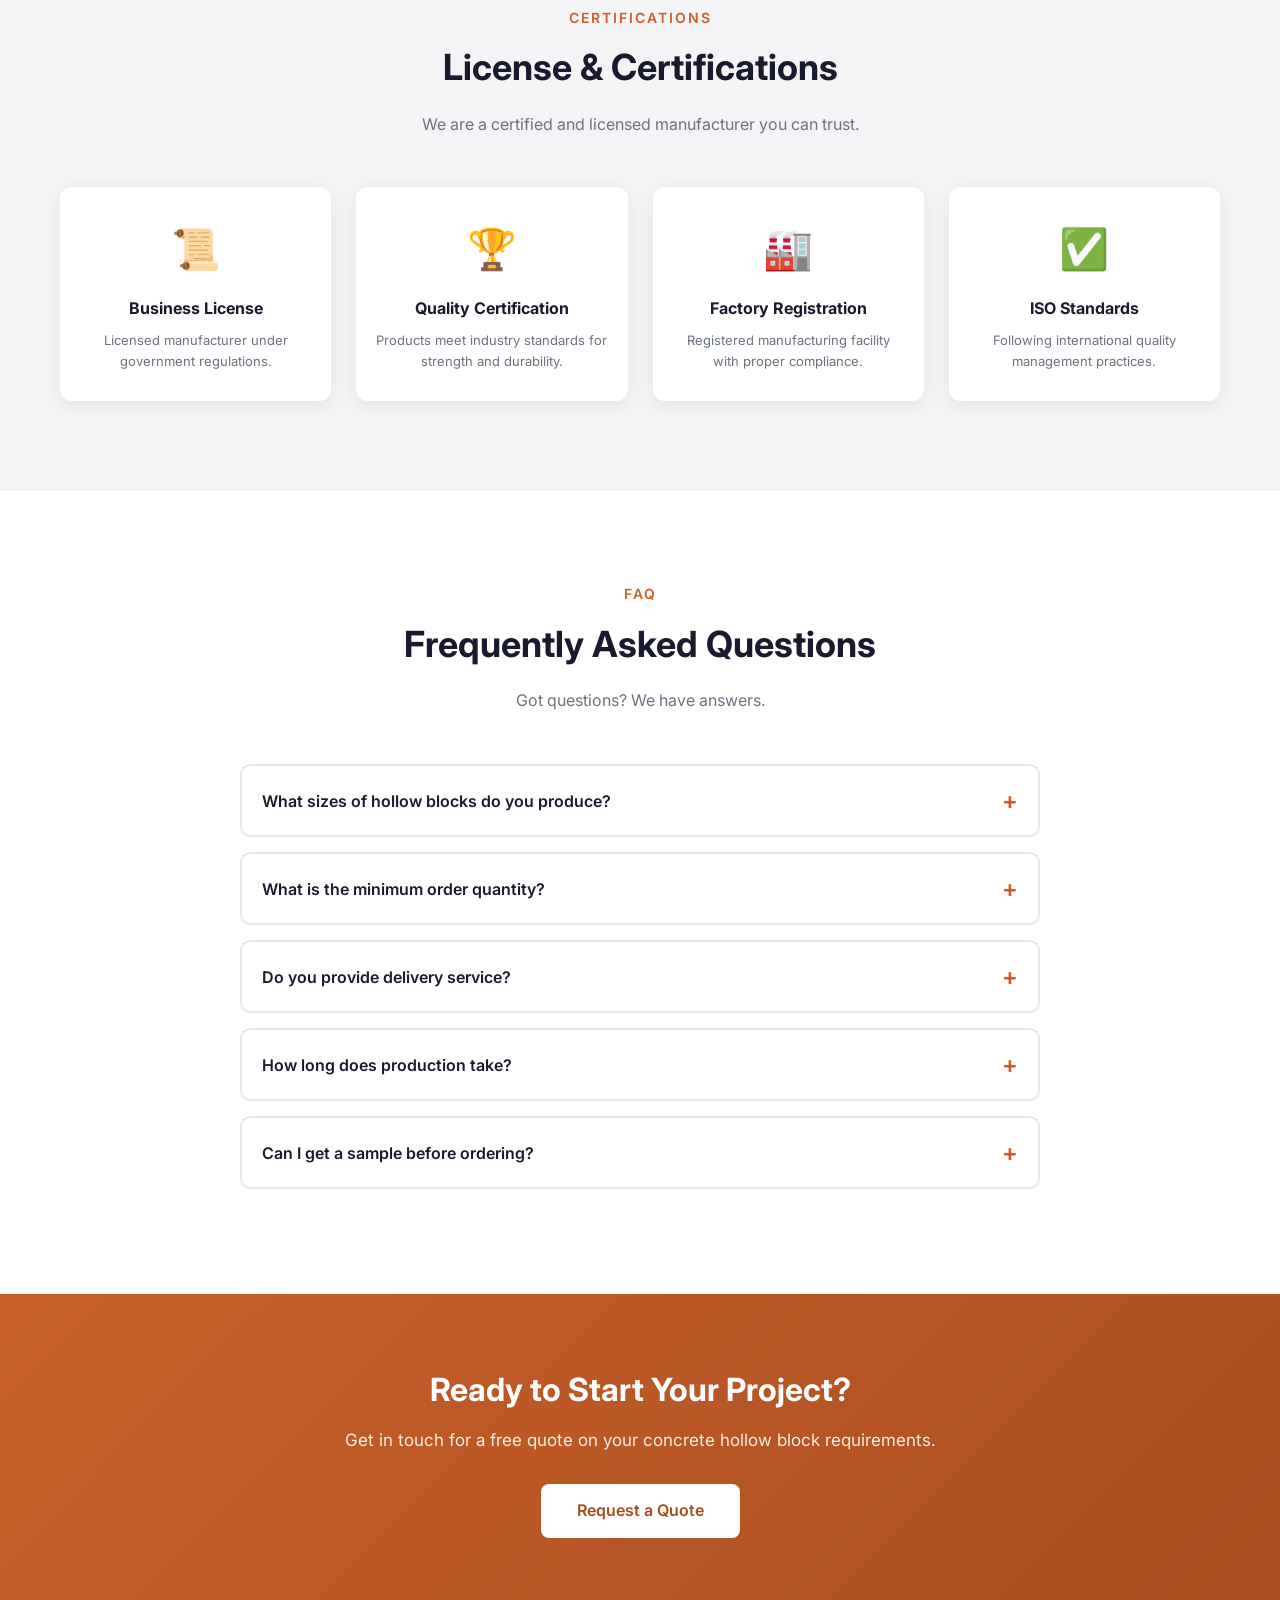
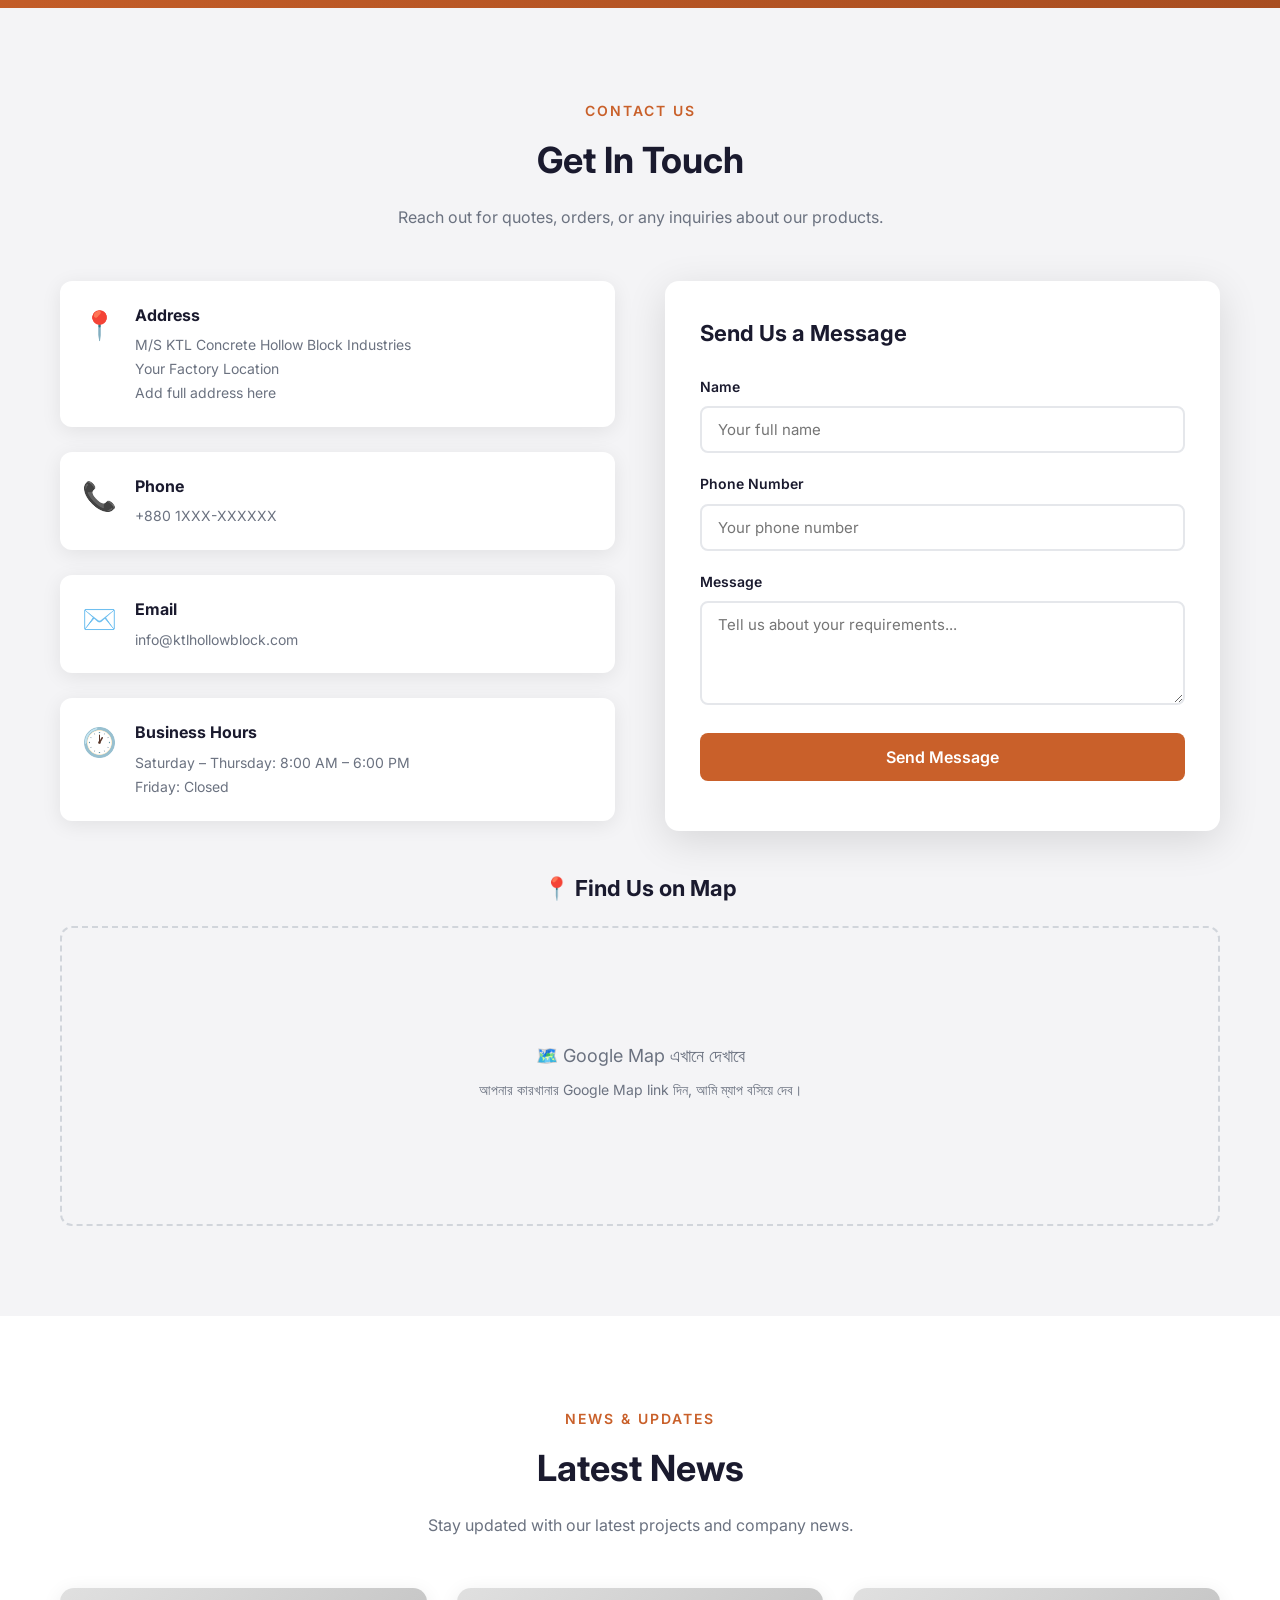
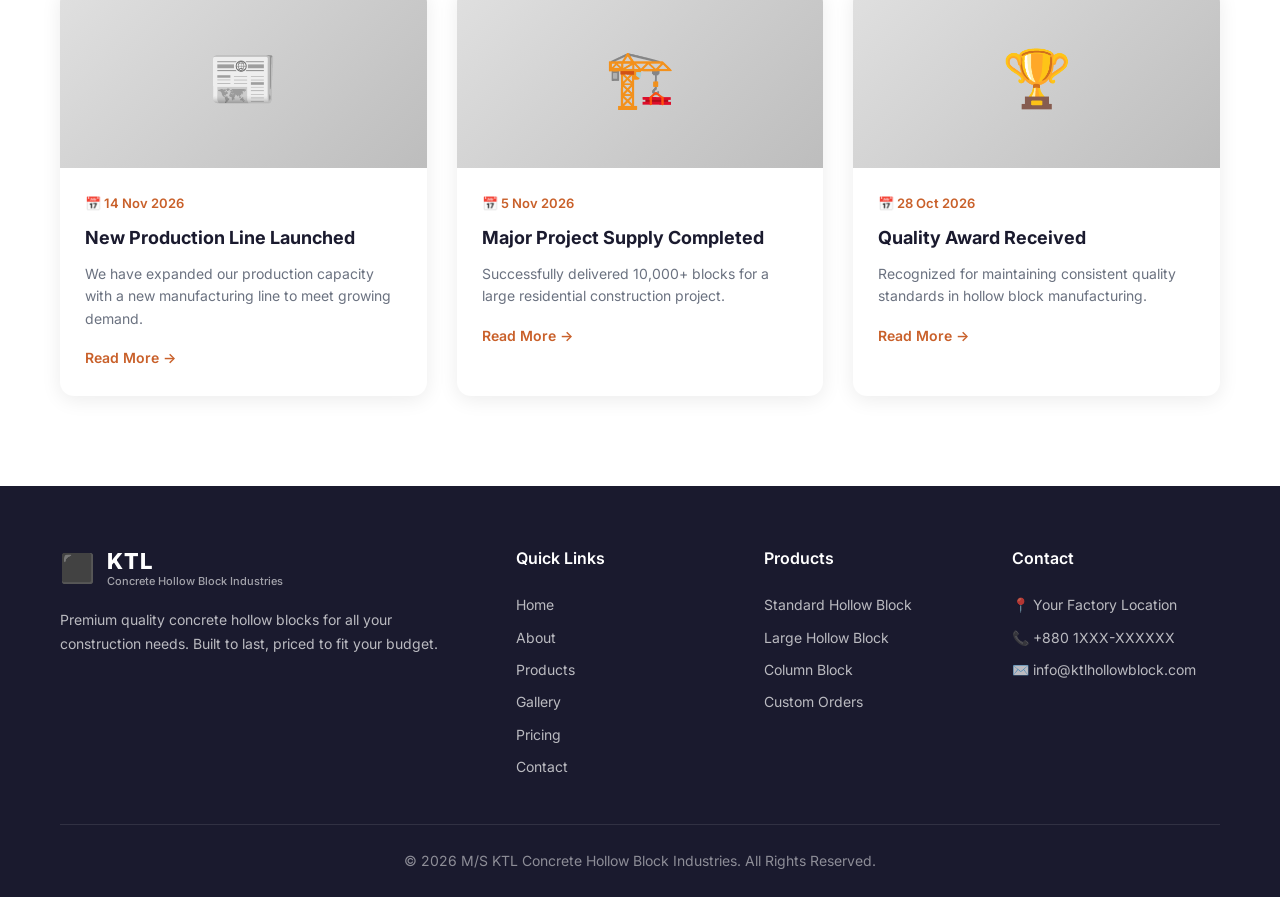
==== commit 22c19b8f: "Add files via upload" ====
--- a/index.html
+++ b/index.html
@@ -4,7 +4,7 @@
     <meta charset="UTF-8">
     <meta name="viewport" content="width=device-width, initial-scale=1.0">
     <title>M/S KTL Concrete Hollow Block Industries</title>
-    <meta name="description" content="M/S KTL Concrete Hollow Block Industries - Premium quality concrete hollow blocks for construction. Durable, affordable, and eco-friendly building materials.">
+    <meta name="description" content="M/S KTL Concrete Hollow Block Industries - Premium quality concrete hollow blocks for construction.">
     <link rel="preconnect" href="https://fonts.googleapis.com">
     <link rel="preconnect" href="https://fonts.gstatic.com" crossorigin>
     <link href="https://fonts.googleapis.com/css2?family=Inter:wght@300;400;500;600;700;800;900&display=swap" rel="stylesheet">
@@ -23,15 +23,16 @@
                     </div>
                 </div>
                 <button class="hamburger" id="hamburger" aria-label="Menu">
-                    <span></span>
-                    <span></span>
-                    <span></span>
+                    <span></span><span></span><span></span>
                 </button>
                 <ul class="nav-menu" id="navMenu">
                     <li><a href="#home">Home</a></li>
                     <li><a href="#about">About</a></li>
                     <li><a href="#products">Products</a></li>
-                    <li><a href="#why">Why Us</a></li>
+                    <li><a href="#gallery">Gallery</a></li>
+                    <li><a href="#pricing">Pricing</a></li>
+                    <li><a href="#reviews">Reviews</a></li>
+                    <li><a href="#faq">FAQ</a></li>
                     <li><a href="#contact" class="nav-cta">Contact</a></li>
                 </ul>
             </div>
@@ -54,22 +55,10 @@
     <!-- Stats Bar -->
     <section class="stats-bar">
         <div class="stats-container">
-            <div class="stat-item">
-                <h2>10+</h2>
-                <p>Years Experience</p>
-            </div>
-            <div class="stat-item">
-                <h2>500+</h2>
-                <p>Projects Supplied</p>
-            </div>
-            <div class="stat-item">
-                <h2>50,000+</h2>
-                <p>Blocks Produced</p>
-            </div>
-            <div class="stat-item">
-                <h2>100%</h2>
-                <p>Quality Assured</p>
-            </div>
+            <div class="stat-item"><h2>10+</h2><p>Years Experience</p></div>
+            <div class="stat-item"><h2>500+</h2><p>Projects Supplied</p></div>
+            <div class="stat-item"><h2>50,000+</h2><p>Blocks Produced</p></div>
+            <div class="stat-item"><h2>100%</h2><p>Quality Assured</p></div>
         </div>
     </section>
 
@@ -87,21 +76,9 @@
                     <p>We take pride in delivering consistent quality, competitive pricing, and timely supply to our valued customers.</p>
                 </div>
                 <div class="about-features">
-                    <div class="feature-card">
-                        <div class="feature-icon">🏭</div>
-                        <h3>Modern Manufacturing</h3>
-                        <p>Advanced machinery ensures precise, uniform block production.</p>
-                    </div>
-                    <div class="feature-card">
-                        <div class="feature-icon">✅</div>
-                        <h3>Quality Control</h3>
-                        <p>Every batch tested for strength and durability before delivery.</p>
-                    </div>
-                    <div class="feature-card">
-                        <div class="feature-icon">🚚</div>
-                        <h3>Timely Delivery</h3>
-                        <p>Reliable supply chain to keep your project on schedule.</p>
-                    </div>
+                    <div class="feature-card"><div class="feature-icon">🏭</div><h3>Modern Manufacturing</h3><p>Advanced machinery ensures precise, uniform block production.</p></div>
+                    <div class="feature-card"><div class="feature-icon">✅</div><h3>Quality Control</h3><p>Every batch tested for strength and durability before delivery.</p></div>
+                    <div class="feature-card"><div class="feature-icon">🚚</div><h3>Timely Delivery</h3><p>Reliable supply chain to keep your project on schedule.</p></div>
                 </div>
             </div>
         </div>
@@ -122,11 +99,7 @@
                         <h3>Standard Hollow Block</h3>
                         <p class="product-size">15" × 8" × 8"</p>
                         <p>Ideal for load-bearing walls and general construction.</p>
-                        <ul class="product-features">
-                            <li>High compressive strength</li>
-                            <li>Uniform shape & size</li>
-                            <li>Cost-effective</li>
-                        </ul>
+                        <ul class="product-features"><li>High compressive strength</li><li>Uniform shape &amp; size</li><li>Cost-effective</li></ul>
                     </div>
                 </div>
                 <div class="product-card">
@@ -135,11 +108,7 @@
                         <h3>Large Hollow Block</h3>
                         <p class="product-size">16" × 8" × 8"</p>
                         <p>For larger walls and faster construction speed.</p>
-                        <ul class="product-features">
-                            <li>Faster laying time</li>
-                            <li>Reduced mortar usage</li>
-                            <li>Excellent insulation</li>
-                        </ul>
+                        <ul class="product-features"><li>Faster laying time</li><li>Reduced mortar usage</li><li>Excellent insulation</li></ul>
                     </div>
                 </div>
                 <div class="product-card">
@@ -148,18 +117,115 @@
                         <h3>Column Block</h3>
                         <p class="product-size">12" × 12" × 8"</p>
                         <p>Designed for structural columns and pillars.</p>
-                        <ul class="product-features">
-                            <li>Precision engineered</li>
-                            <li>Reinforcement ready</li>
-                            <li>Maximum load capacity</li>
-                        </ul>
-                    </div>
-                </div>
-            </div>
-        </div>
-    </section>
-
-    <!-- Why Choose Us -->
+                        <ul class="product-features"><li>Precision engineered</li><li>Reinforcement ready</li><li>Maximum load capacity</li></ul>
+                    </div>
+                </div>
+            </div>
+        </div>
+    </section>
+
+    <!-- Gallery Section -->
+    <section id="gallery" class="gallery">
+        <div class="container">
+            <div class="section-header">
+                <span class="section-label">Gallery</span>
+                <h2>Our Work &amp; Factory</h2>
+                <p class="section-desc">Take a look at our manufacturing facility and the quality of our products.</p>
+            </div>
+            <div class="gallery-grid">
+                <div class="gallery-item gallery-placeholder"><span>Factory View</span></div>
+                <div class="gallery-item gallery-placeholder"><span>Block Production</span></div>
+                <div class="gallery-item gallery-placeholder"><span>Quality Check</span></div>
+                <div class="gallery-item gallery-placeholder"><span>Finished Blocks</span></div>
+                <div class="gallery-item gallery-placeholder"><span>Loading &amp; Delivery</span></div>
+                <div class="gallery-item gallery-placeholder"><span>Construction Site</span></div>
+            </div>
+            <p class="gallery-note">📝 ছবি যোগ করতে আমার সাথে যোগাযোগ করুন — আমি আপনার ছবি বসিয়ে দেব।</p>
+        </div>
+    </section>
+
+    <!-- Pricing Section -->
+    <section id="pricing" class="pricing">
+        <div class="container">
+            <div class="section-header">
+                <span class="section-label">Price List</span>
+                <h2>Our Pricing</h2>
+                <p class="section-desc">Competitive factory-direct pricing. Contact us for bulk order discounts.</p>
+            </div>
+            <div class="pricing-table-wrapper">
+                <table class="pricing-table">
+                    <thead>
+                        <tr>
+                            <th>Product Name</th>
+                            <th>Size</th>
+                            <th>Price (per piece)</th>
+                            <th>Bulk Price (1000+)</th>
+                        </tr>
+                    </thead>
+                    <tbody>
+                        <tr>
+                            <td>Standard Hollow Block</td>
+                            <td>15" × 8" × 8"</td>
+                            <td>৳ XX</td>
+                            <td>৳ XX</td>
+                        </tr>
+                        <tr>
+                            <td>Large Hollow Block</td>
+                            <td>16" × 8" × 8"</td>
+                            <td>৳ XX</td>
+                            <td>৳ XX</td>
+                        </tr>
+                        <tr>
+                            <td>Column Block</td>
+                            <td>12" × 12" × 8"</td>
+                            <td>৳ XX</td>
+                            <td>৳ XX</td>
+                        </tr>
+                    </tbody>
+                </table>
+                <p class="pricing-note">💡 দাম পরিবর্তনশীল। সঠিক দাম জানতে যোগাযোগ করুন।</p>
+            </div>
+        </div>
+    </section>
+
+    <!-- Order Process Section -->
+    <section id="order" class="order-process">
+        <div class="container">
+            <div class="section-header">
+                <span class="section-label">How to Order</span>
+                <h2>Order Process</h2>
+                <p class="section-desc">Simple 4-step process to get your blocks delivered.</p>
+            </div>
+            <div class="order-steps">
+                <div class="order-step">
+                    <div class="step-number">1</div>
+                    <div class="step-icon">📞</div>
+                    <h3>Contact Us</h3>
+                    <p>Call or message us with your block requirements and quantity.</p>
+                </div>
+                <div class="order-step">
+                    <div class="step-number">2</div>
+                    <div class="step-icon">💬</div>
+                    <h3>Get Quote</h3>
+                    <p>We provide a price quote based on your order and delivery location.</p>
+                </div>
+                <div class="order-step">
+                    <div class="step-number">3</div>
+                    <div class="step-icon">✅</div>
+                    <h3>Confirm Order</h3>
+                    <p>Confirm your order and we start production immediately.</p>
+                </div>
+                <div class="order-step">
+                    <div class="step-number">4</div>
+                    <div class="step-icon">🚚</div>
+                    <h3>Delivery</h3>
+                    <p>We deliver the blocks to your construction site on time.</p>
+                </div>
+            </div>
+        </div>
+    </section>
+
+    <!-- Why Us Section -->
     <section id="why" class="why-us">
         <div class="container">
             <div class="section-header">
@@ -167,35 +233,133 @@
                 <h2>Our Advantages</h2>
             </div>
             <div class="why-grid">
-                <div class="why-card">
-                    <div class="why-icon">💪</div>
-                    <h3>Superior Strength</h3>
-                    <p>Our blocks undergo rigorous strength testing to ensure they can withstand heavy loads and harsh conditions.</p>
-                </div>
-                <div class="why-card">
-                    <div class="why-icon">💰</div>
-                    <h3>Competitive Pricing</h3>
-                    <p>Factory-direct pricing with no middlemen, giving you the best value for your construction budget.</p>
-                </div>
-                <div class="why-card">
-                    <div class="why-icon">🌱</div>
-                    <h3>Eco-Friendly</h3>
-                    <p>Hollow blocks use less material, reduce waste, and provide better thermal insulation for buildings.</p>
-                </div>
-                <div class="why-card">
-                    <div class="why-icon">📐</div>
-                    <h3>Precision & Uniformity</h3>
-                    <p>Consistent dimensions ensure easy installation, clean finishes, and reduced construction time.</p>
-                </div>
-                <div class="why-card">
-                    <div class="why-icon">🤝</div>
-                    <h3>Customer Support</h3>
-                    <p>From order placement to delivery, our team provides dedicated support at every step.</p>
-                </div>
-                <div class="why-card">
-                    <div class="why-icon">📋</div>
-                    <h3>Bulk Orders Welcome</h3>
-                    <p>Special pricing and priority delivery available for large-scale construction projects.</p>
+                <div class="why-card"><div class="why-icon">💪</div><h3>Superior Strength</h3><p>Our blocks undergo rigorous strength testing to ensure they can withstand heavy loads and harsh conditions.</p></div>
+                <div class="why-card"><div class="why-icon">💰</div><h3>Competitive Pricing</h3><p>Factory-direct pricing with no middlemen, giving you the best value for your construction budget.</p></div>
+                <div class="why-card"><div class="why-icon">🌱</div><h3>Eco-Friendly</h3><p>Hollow blocks use less material, reduce waste, and provide better thermal insulation for buildings.</p></div>
+                <div class="why-card"><div class="why-icon">📐</div><h3>Precision &amp; Uniformity</h3><p>Consistent dimensions ensure easy installation, clean finishes, and reduced construction time.</p></div>
+                <div class="why-card"><div class="why-icon">🤝</div><h3>Customer Support</h3><p>From order placement to delivery, our team provides dedicated support at every step.</p></div>
+                <div class="why-card"><div class="why-icon">📋</div><h3>Bulk Orders Welcome</h3><p>Special pricing and priority delivery available for large-scale construction projects.</p></div>
+            </div>
+        </div>
+    </section>
+
+    <!-- Reviews Section -->
+    <section id="reviews" class="reviews">
+        <div class="container">
+            <div class="section-header">
+                <span class="section-label">Testimonials</span>
+                <h2>Customer Reviews</h2>
+                <p class="section-desc">What our valued customers say about our products and service.</p>
+            </div>
+            <div class="reviews-grid">
+                <div class="review-card">
+                    <div class="review-stars">⭐⭐⭐⭐⭐</div>
+                    <p class="review-text">"Excellent quality blocks. Very durable and uniform in size. Delivered on time for our project."</p>
+                    <div class="review-author">— Customer Name 1</div>
+                    <div class="review-role">Builder, Location</div>
+                </div>
+                <div class="review-card">
+                    <div class="review-stars">⭐⭐⭐⭐⭐</div>
+                    <p class="review-text">"Best hollow block supplier in the area. Competitive price and great customer service."</p>
+                    <div class="review-author">— Customer Name 2</div>
+                    <div class="review-role">Contractor, Location</div>
+                </div>
+                <div class="review-card">
+                    <div class="review-stars">⭐⭐⭐⭐⭐</div>
+                    <p class="review-text">"We have been buying from KTL for years. Consistent quality every single time. Highly recommended."</p>
+                    <div class="review-author">— Customer Name 3</div>
+                    <div class="review-role">Engineer, Location</div>
+                </div>
+            </div>
+        </div>
+    </section>
+
+    <!-- Certification Section -->
+    <section id="certification" class="certification">
+        <div class="container">
+            <div class="section-header">
+                <span class="section-label">Certifications</span>
+                <h2>License &amp; Certifications</h2>
+                <p class="section-desc">We are a certified and licensed manufacturer you can trust.</p>
+            </div>
+            <div class="cert-grid">
+                <div class="cert-card">
+                    <div class="cert-icon">📜</div>
+                    <h3>Business License</h3>
+                    <p>Licensed manufacturer under government regulations.</p>
+                </div>
+                <div class="cert-card">
+                    <div class="cert-icon">🏆</div>
+                    <h3>Quality Certification</h3>
+                    <p>Products meet industry standards for strength and durability.</p>
+                </div>
+                <div class="cert-card">
+                    <div class="cert-icon">🏭</div>
+                    <h3>Factory Registration</h3>
+                    <p>Registered manufacturing facility with proper compliance.</p>
+                </div>
+                <div class="cert-card">
+                    <div class="cert-icon">✅</div>
+                    <h3>ISO Standards</h3>
+                    <p>Following international quality management practices.</p>
+                </div>
+            </div>
+        </div>
+    </section>
+
+    <!-- FAQ Section -->
+    <section id="faq" class="faq">
+        <div class="container">
+            <div class="section-header">
+                <span class="section-label">FAQ</span>
+                <h2>Frequently Asked Questions</h2>
+                <p class="section-desc">Got questions? We have answers.</p>
+            </div>
+            <div class="faq-list">
+                <div class="faq-item">
+                    <button class="faq-question" onclick="toggleFAQ(this)">
+                        <span>What sizes of hollow blocks do you produce?</span>
+                        <span class="faq-toggle">+</span>
+                    </button>
+                    <div class="faq-answer">
+                        <p>We produce Standard (15"×8"×8"), Large (16"×8"×8"), and Column (12"×12"×8") hollow blocks. Custom sizes are also available on request.</p>
+                    </div>
+                </div>
+                <div class="faq-item">
+                    <button class="faq-question" onclick="toggleFAQ(this)">
+                        <span>What is the minimum order quantity?</span>
+                        <span class="faq-toggle">+</span>
+                    </button>
+                    <div class="faq-answer">
+                        <p>Minimum order is 500 pieces. For bulk orders (1000+), we offer special discounted pricing.</p>
+                    </div>
+                </div>
+                <div class="faq-item">
+                    <button class="faq-question" onclick="toggleFAQ(this)">
+                        <span>Do you provide delivery service?</span>
+                        <span class="faq-toggle">+</span>
+                    </button>
+                    <div class="faq-answer">
+                        <p>Yes, we provide delivery to your construction site. Delivery charges depend on distance and quantity. Contact us for details.</p>
+                    </div>
+                </div>
+                <div class="faq-item">
+                    <button class="faq-question" onclick="toggleFAQ(this)">
+                        <span>How long does production take?</span>
+                        <span class="faq-toggle">+</span>
+                    </button>
+                    <div class="faq-answer">
+                        <p>Standard orders are ready within 2-3 days. Large bulk orders may take 5-7 days depending on quantity.</p>
+                    </div>
+                </div>
+                <div class="faq-item">
+                    <button class="faq-question" onclick="toggleFAQ(this)">
+                        <span>Can I get a sample before ordering?</span>
+                        <span class="faq-toggle">+</span>
+                    </button>
+                    <div class="faq-answer">
+                        <p>Yes, you can visit our factory to see and check sample blocks before placing your order.</p>
+                    </div>
                 </div>
             </div>
         </div>
@@ -210,7 +374,7 @@
         </div>
     </section>
 
-    <!-- Contact Section -->
+    <!-- Contact + Map Section -->
     <section id="contact" class="contact">
         <div class="container">
             <div class="section-header">
@@ -220,55 +384,70 @@
             </div>
             <div class="contact-grid">
                 <div class="contact-info">
-                    <div class="contact-item">
-                        <div class="contact-icon">📍</div>
-                        <div>
-                            <h3>Address</h3>
-                            <p>M/S KTL Concrete Hollow Block Industries<br>Your Factory Location<br>Add full address here</p>
-                        </div>
-                    </div>
-                    <div class="contact-item">
-                        <div class="contact-icon">📞</div>
-                        <div>
-                            <h3>Phone</h3>
-                            <p>+880 1309-002394</p>
-                        </div>
-                    </div>
-                    <div class="contact-item">
-                        <div class="contact-icon">✉️</div>
-                        <div>
-                            <h3>Email</h3>
-                            <p>ktlchbi2394@gmail.com</p>
-                        </div>
-                    </div>
-                    <div class="contact-item">
-                        <div class="contact-icon">🕐</div>
-                        <div>
-                            <h3>Business Hours</h3>
-                            <p>Saturday – Thursday: 8:00 AM – 6:00 PM<br>Friday: Closed</p>
-                        </div>
-                    </div>
+                    <div class="contact-item"><div class="contact-icon">📍</div><div><h3>Address</h3><p>M/S KTL Concrete Hollow Block Industries<br>Your Factory Location<br>Add full address here</p></div></div>
+                    <div class="contact-item"><div class="contact-icon">📞</div><div><h3>Phone</h3><p>+880 1XXX-XXXXXX</p></div></div>
+                    <div class="contact-item"><div class="contact-icon">✉️</div><div><h3>Email</h3><p>info@ktlhollowblock.com</p></div></div>
+                    <div class="contact-item"><div class="contact-icon">🕐</div><div><h3>Business Hours</h3><p>Saturday – Thursday: 8:00 AM – 6:00 PM<br>Friday: Closed</p></div></div>
                 </div>
                 <div class="contact-form-wrapper">
                     <form class="contact-form" id="contactForm">
                         <h3>Send Us a Message</h3>
-                        <div class="form-group">
-                            <label for="name">Name</label>
-                            <input type="text" id="name" name="name" placeholder="Your full name" required>
-                        </div>
-                        <div class="form-group">
-                            <label for="phone">Phone Number</label>
-                            <input type="tel" id="phone" name="phone" placeholder="Your phone number" required>
-                        </div>
-                        <div class="form-group">
-                            <label for="message">Message</label>
-                            <textarea id="message" name="message" rows="4" placeholder="Tell us about your requirements..." required></textarea>
-                        </div>
+                        <div class="form-group"><label for="name">Name</label><input type="text" id="name" name="name" placeholder="Your full name" required></div>
+                        <div class="form-group"><label for="phone">Phone Number</label><input type="tel" id="phone" name="phone" placeholder="Your phone number" required></div>
+                        <div class="form-group"><label for="message">Message</label><textarea id="message" name="message" rows="4" placeholder="Tell us about your requirements..." required></textarea></div>
                         <button type="submit" class="btn btn-primary btn-full">Send Message</button>
                         <p class="form-note" id="formNote"></p>
                     </form>
                 </div>
             </div>
+            <!-- Google Map -->
+            <div class="map-section">
+                <h3>📍 Find Us on Map</h3>
+                <div class="map-placeholder">
+                    <p>🗺️ Google Map এখানে দেখাবে</p>
+                    <p class="map-note">আপনার কারখানার Google Map link দিন, আমি ম্যাপ বসিয়ে দেব।</p>
+                </div>
+            </div>
+        </div>
+    </section>
+
+    <!-- Blog/News Section -->
+    <section id="blog" class="blog">
+        <div class="container">
+            <div class="section-header">
+                <span class="section-label">News &amp; Updates</span>
+                <h2>Latest News</h2>
+                <p class="section-desc">Stay updated with our latest projects and company news.</p>
+            </div>
+            <div class="blog-grid">
+                <div class="blog-card">
+                    <div class="blog-img blog-placeholder">📰</div>
+                    <div class="blog-info">
+                        <span class="blog-date">📅 14 Nov 2026</span>
+                        <h3>New Production Line Launched</h3>
+                        <p>We have expanded our production capacity with a new manufacturing line to meet growing demand.</p>
+                        <a href="#" class="blog-read-more">Read More →</a>
+                    </div>
+                </div>
+                <div class="blog-card">
+                    <div class="blog-img blog-placeholder">🏗️</div>
+                    <div class="blog-info">
+                        <span class="blog-date">📅 5 Nov 2026</span>
+                        <h3>Major Project Supply Completed</h3>
+                        <p>Successfully delivered 10,000+ blocks for a large residential construction project.</p>
+                        <a href="#" class="blog-read-more">Read More →</a>
+                    </div>
+                </div>
+                <div class="blog-card">
+                    <div class="blog-img blog-placeholder">🏆</div>
+                    <div class="blog-info">
+                        <span class="blog-date">📅 28 Oct 2026</span>
+                        <h3>Quality Award Received</h3>
+                        <p>Recognized for maintaining consistent quality standards in hollow block manufacturing.</p>
+                        <a href="#" class="blog-read-more">Read More →</a>
+                    </div>
+                </div>
+            </div>
         </div>
     </section>
 
@@ -277,13 +456,7 @@
         <div class="container">
             <div class="footer-grid">
                 <div class="footer-col">
-                    <div class="logo">
-                        <span class="logo-icon">⬛</span>
-                        <div class="logo-text">
-                            <span class="logo-name">KTL</span>
-                            <span class="logo-sub">Concrete Hollow Block Industries</span>
-                        </div>
-                    </div>
+                    <div class="logo"><span class="logo-icon">⬛</span><div class="logo-text"><span class="logo-name">KTL</span><span class="logo-sub">Concrete Hollow Block Industries</span></div></div>
                     <p class="footer-desc">Premium quality concrete hollow blocks for all your construction needs. Built to last, priced to fit your budget.</p>
                 </div>
                 <div class="footer-col">
@@ -292,7 +465,8 @@
                         <li><a href="#home">Home</a></li>
                         <li><a href="#about">About</a></li>
                         <li><a href="#products">Products</a></li>
-                        <li><a href="#why">Why Us</a></li>
+                        <li><a href="#gallery">Gallery</a></li>
+                        <li><a href="#pricing">Pricing</a></li>
                         <li><a href="#contact">Contact</a></li>
                     </ul>
                 </div>
@@ -308,9 +482,9 @@
                 <div class="footer-col">
                     <h4>Contact</h4>
                     <ul>
-                        <li>📍 লাহিড়ীর হাট, বদরগঞ্জ রোড, রংপুর সদর, রংপুর।</li>
-                        <li>📞 +880 1309-002394</li>
-                        <li>✉️ ktlchbi2394@gmail.com</li>
+                        <li>📍 Your Factory Location</li>
+                        <li>📞 +880 1XXX-XXXXXX</li>
+                        <li>✉️ info@ktlhollowblock.com</li>
                     </ul>
                 </div>
             </div>
--- a/style.css
+++ b/style.css
@@ -1,827 +1,249 @@
 /* ===== Reset & Base ===== */
-* {
-    margin: 0;
-    padding: 0;
-    box-sizing: border-box;
+*{margin:0;padding:0;box-sizing:border-box}
+:root{--primary:#c9602a;--primary-dark:#a84d20;--primary-light:#e07b3f;--dark:#1a1a2e;--gray:#6b7280;--light-gray:#f4f4f6;--white:#fff;--text:#1f2937;--shadow:0 4px 20px rgba(0,0,0,.08);--shadow-lg:0 10px 40px rgba(0,0,0,.12);--transition:all .3s ease}
+html{scroll-behavior:smooth}
+body{font-family:'Inter',sans-serif;color:var(--text);line-height:1.6;overflow-x:hidden}
+.container{max-width:1200px;margin:0 auto;padding:0 20px}
+
+/* ===== Buttons ===== */
+.btn{display:inline-block;padding:14px 36px;font-size:16px;font-weight:600;border-radius:8px;text-decoration:none;cursor:pointer;border:none;transition:var(--transition);font-family:'Inter',sans-serif}
+.btn-primary{background:var(--primary);color:var(--white)}
+.btn-primary:hover{background:var(--primary-dark);transform:translateY(-2px);box-shadow:0 6px 20px rgba(201,96,42,.4)}
+.btn-outline{background:transparent;color:var(--white);border:2px solid var(--white)}
+.btn-outline:hover{background:var(--white);color:var(--dark)}
+.btn-full{width:100%;text-align:center}
+
+/* ===== Navbar ===== */
+#header{position:fixed;top:0;left:0;width:100%;z-index:1000;transition:var(--transition)}
+#header.scrolled{background:var(--white);box-shadow:0 2px 15px rgba(0,0,0,.1)}
+.navbar{padding:18px 0}
+.nav-container{max-width:1200px;margin:0 auto;padding:0 20px;display:flex;justify-content:space-between;align-items:center}
+.logo{display:flex;align-items:center;gap:12px}
+.logo-icon{font-size:28px;color:var(--primary)}
+.logo-text{display:flex;flex-direction:column;line-height:1.2}
+.logo-name{font-size:22px;font-weight:800;color:var(--dark);letter-spacing:1px}
+#header.scrolled .logo-name{color:var(--dark)}
+.logo-sub{font-size:11px;color:var(--gray);font-weight:500}
+.nav-menu{display:flex;list-style:none;gap:30px;align-items:center}
+.nav-menu a{text-decoration:none;color:var(--white);font-weight:500;font-size:15px;transition:var(--transition);position:relative}
+#header.scrolled .nav-menu a{color:var(--text)}
+.nav-menu a:hover{color:var(--primary-light)}
+#header.scrolled .nav-menu a:hover{color:var(--primary)}
+.nav-menu a::after{content:'';position:absolute;bottom:-5px;left:0;width:0;height:2px;background:var(--primary);transition:var(--transition)}
+.nav-menu a:hover::after{width:100%}
+.nav-cta{background:var(--primary);padding:10px 24px!important;border-radius:6px;color:var(--white)!important}
+.nav-cta:hover{background:var(--primary-dark)}
+.nav-cta::after{display:none}
+.hamburger{display:none;flex-direction:column;gap:5px;background:none;border:none;cursor:pointer;padding:5px}
+.hamburger span{width:25px;height:3px;background:var(--white);border-radius:3px;transition:var(--transition)}
+#header.scrolled .hamburger span{background:var(--dark)}
+
+/* ===== Hero ===== */
+.hero{height:100vh;min-height:600px;display:flex;align-items:center;justify-content:center;text-align:center;background:linear-gradient(135deg,#1a1a2e 0%,#16213e 50%,#0f3460 100%);position:relative;overflow:hidden}
+.hero-overlay{position:absolute;top:0;left:0;width:100%;height:100%;background:url("data:image/svg+xml,%3Csvg xmlns='http://www.w3.org/2000/svg' width='60' height='60' viewBox='0 0 60 60'%3E%3Cg fill='none' fill-rule='evenodd'%3E%3Cg fill='%23ffffff' fill-opacity='0.03'%3E%3Crect width='60' height='60'/%3E%3C/g%3E%3C/g%3E%3C/svg%3E")}
+.hero-content{position:relative;z-index:2;padding:0 20px;max-width:800px}
+.hero-content h1{font-size:48px;font-weight:800;color:var(--white);margin-bottom:20px;line-height:1.2;text-shadow:0 2px 20px rgba(0,0,0,.3)}
+.hero-tagline{font-size:20px;color:rgba(255,255,255,.85);margin-bottom:35px;font-weight:300}
+.hero-cta{display:flex;gap:16px;justify-content:center;flex-wrap:wrap}
+
+/* ===== Stats Bar ===== */
+.stats-bar{background:var(--primary);padding:40px 0}
+.stats-container{max-width:1200px;margin:0 auto;padding:0 20px;display:grid;grid-template-columns:repeat(4,1fr);gap:20px;text-align:center}
+.stat-item h2{font-size:42px;font-weight:800;color:var(--white);margin-bottom:5px}
+.stat-item p{color:rgba(255,255,255,.85);font-size:14px;font-weight:500}
+
+/* ===== Section Header ===== */
+.section-header{text-align:center;margin-bottom:50px}
+.section-label{display:inline-block;color:var(--primary);font-weight:600;font-size:14px;text-transform:uppercase;letter-spacing:2px;margin-bottom:10px}
+.section-header h2{font-size:36px;font-weight:700;color:var(--dark);margin-bottom:15px}
+.section-desc{color:var(--gray);font-size:16px;max-width:600px;margin:0 auto}
+
+/* ===== About ===== */
+.about{padding:90px 0;background:var(--white)}
+.about-grid{display:grid;grid-template-columns:1fr 1fr;gap:50px;align-items:center}
+.about-text p{margin-bottom:18px;color:var(--gray);font-size:16px}
+.about-text strong{color:var(--dark)}
+.about-features{display:flex;flex-direction:column;gap:20px}
+.feature-card{background:var(--light-gray);padding:25px;border-radius:12px;display:flex;align-items:flex-start;gap:18px;transition:var(--transition)}
+.feature-card:hover{background:var(--white);box-shadow:var(--shadow-lg);transform:translateY(-3px)}
+.feature-icon{font-size:32px;flex-shrink:0}
+.feature-card h3{font-size:18px;color:var(--dark);margin-bottom:6px}
+.feature-card p{font-size:14px;color:var(--gray)}
+
+/* ===== Products ===== */
+.products{padding:90px 0;background:var(--light-gray)}
+.product-grid{display:grid;grid-template-columns:repeat(3,1fr);gap:30px}
+.product-card{background:var(--white);border-radius:14px;overflow:hidden;box-shadow:var(--shadow);transition:var(--transition)}
+.product-card:hover{transform:translateY(-8px);box-shadow:var(--shadow-lg)}
+.product-img{height:200px;display:flex;align-items:center;justify-content:center;position:relative}
+.standard-block{background:linear-gradient(135deg,#b0bec5 0%,#78909c 100%)}
+.large-block{background:linear-gradient(135deg,#90a4ae 0%,#607d8b 100%)}
+.column-block{background:linear-gradient(135deg,#78909c 0%,#455a64 100%)}
+.product-img::before{content:'🧱';font-size:64px}
+.product-info{padding:25px}
+.product-info h3{font-size:20px;color:var(--dark);margin-bottom:5px}
+.product-size{color:var(--primary);font-weight:600;font-size:14px;margin-bottom:12px}
+.product-info>p{color:var(--gray);font-size:14px;margin-bottom:15px}
+.product-features{list-style:none;padding:0}
+.product-features li{padding:6px 0;color:var(--gray);font-size:14px;padding-left:24px;position:relative}
+.product-features li::before{content:'✓';position:absolute;left:0;color:var(--primary);font-weight:700}
+
+/* ===== Gallery ===== */
+.gallery{padding:90px 0;background:var(--white)}
+.gallery-grid{display:grid;grid-template-columns:repeat(3,1fr);gap:20px}
+.gallery-item{height:220px;border-radius:12px;display:flex;align-items:center;justify-content:center;overflow:hidden;position:relative;cursor:pointer;transition:var(--transition)}
+.gallery-placeholder{background:linear-gradient(135deg,#e0e0e0 0%,#bdbdbd 100%)}
+.gallery-item span{color:var(--white);font-size:18px;font-weight:600;text-shadow:0 2px 8px rgba(0,0,0,.3);z-index:2}
+.gallery-item:hover{transform:scale(1.03);box-shadow:var(--shadow-lg)}
+.gallery-note{text-align:center;margin-top:25px;color:var(--gray);font-size:14px}
+
+/* ===== Pricing ===== */
+.pricing{padding:90px 0;background:var(--light-gray)}
+.pricing-table-wrapper{max-width:900px;margin:0 auto;overflow-x:auto}
+.pricing-table{width:100%;border-collapse:collapse;background:var(--white);border-radius:12px;overflow:hidden;box-shadow:var(--shadow)}
+.pricing-table th{background:var(--primary);color:var(--white);padding:18px;text-align:left;font-size:15px;font-weight:600}
+.pricing-table td{padding:16px 18px;border-bottom:1px solid #e5e7eb;font-size:15px;color:var(--text)}
+.pricing-table tr:last-child td{border-bottom:none}
+.pricing-table tr:hover td{background:var(--light-gray)}
+.pricing-note{text-align:center;margin-top:20px;color:var(--gray);font-size:14px}
+
+/* ===== Order Process ===== */
+.order-process{padding:90px 0;background:var(--white)}
+.order-steps{display:grid;grid-template-columns:repeat(4,1fr);gap:30px;position:relative}
+.order-step{text-align:center;padding:35px 20px;position:relative}
+.step-number{width:50px;height:50px;background:var(--primary);color:var(--white);font-size:22px;font-weight:700;border-radius:50%;display:flex;align-items:center;justify-content:center;margin:0 auto 18px}
+.step-icon{font-size:36px;margin-bottom:15px}
+.order-step h3{font-size:18px;color:var(--dark);margin-bottom:10px}
+.order-step p{color:var(--gray);font-size:14px}
+
+/* ===== Why Us ===== */
+.why-us{padding:90px 0;background:var(--light-gray)}
+.why-grid{display:grid;grid-template-columns:repeat(3,1fr);gap:30px}
+.why-card{text-align:center;padding:35px 25px;border:2px solid #e5e7eb;border-radius:14px;transition:var(--transition);background:var(--white)}
+.why-card:hover{border-color:var(--primary);transform:translateY(-5px);box-shadow:var(--shadow-lg)}
+.why-icon{font-size:42px;margin-bottom:18px}
+.why-card h3{font-size:19px;color:var(--dark);margin-bottom:12px}
+.why-card p{color:var(--gray);font-size:14px}
+
+/* ===== Reviews ===== */
+.reviews{padding:90px 0;background:var(--white)}
+.reviews-grid{display:grid;grid-template-columns:repeat(3,1fr);gap:30px}
+.review-card{background:var(--light-gray);padding:30px;border-radius:14px;transition:var(--transition)}
+.review-card:hover{background:var(--white);box-shadow:var(--shadow-lg);transform:translateY(-5px)}
+.review-stars{font-size:18px;margin-bottom:15px}
+.review-text{font-size:15px;color:var(--text);margin-bottom:20px;font-style:italic;line-height:1.7}
+.review-author{font-weight:700;color:var(--dark);font-size:15px}
+.review-role{color:var(--gray);font-size:13px;margin-top:3px}
+
+/* ===== Certification ===== */
+.certification{padding:90px 0;background:var(--light-gray)}
+.cert-grid{display:grid;grid-template-columns:repeat(4,1fr);gap:25px}
+.cert-card{text-align:center;padding:30px 20px;background:var(--white);border-radius:12px;box-shadow:var(--shadow);transition:var(--transition)}
+.cert-card:hover{transform:translateY(-5px);box-shadow:var(--shadow-lg)}
+.cert-icon{font-size:40px;margin-bottom:15px}
+.cert-card h3{font-size:16px;color:var(--dark);margin-bottom:8px}
+.cert-card p{color:var(--gray);font-size:13px}
+
+/* ===== FAQ ===== */
+.faq{padding:90px 0;background:var(--white)}
+.faq-list{max-width:800px;margin:0 auto}
+.faq-item{margin-bottom:15px;border:2px solid #e5e7eb;border-radius:10px;overflow:hidden;transition:var(--transition)}
+.faq-item:hover{border-color:var(--primary-light)}
+.faq-question{width:100%;padding:20px;background:none;border:none;text-align:left;font-size:16px;font-weight:600;color:var(--dark);cursor:pointer;display:flex;justify-content:space-between;align-items:center;font-family:'Inter',sans-serif}
+.faq-toggle{font-size:24px;color:var(--primary);transition:var(--transition)}
+.faq-item.active .faq-toggle{transform:rotate(45deg)}
+.faq-answer{max-height:0;overflow:hidden;transition:max-height .3s ease,padding .3s ease}
+.faq-item.active .faq-answer{max-height:200px;padding:0 20px 20px}
+.faq-answer p{color:var(--gray);font-size:15px;line-height:1.7}
+
+/* ===== CTA Section ===== */
+.cta-section{padding:70px 0;background:linear-gradient(135deg,var(--primary) 0%,var(--primary-dark) 100%);text-align:center}
+.cta-section h2{font-size:32px;color:var(--white);margin-bottom:12px}
+.cta-section p{color:rgba(255,255,255,.9);font-size:17px;margin-bottom:30px}
+.cta-section .btn-primary{background:var(--white);color:var(--primary-dark)}
+.cta-section .btn-primary:hover{background:var(--dark);color:var(--white)}
+
+/* ===== Contact ===== */
+.contact{padding:90px 0;background:var(--light-gray)}
+.contact-grid{display:grid;grid-template-columns:1fr 1fr;gap:50px}
+.contact-info{display:flex;flex-direction:column;gap:25px}
+.contact-item{display:flex;gap:18px;align-items:flex-start;background:var(--white);padding:22px;border-radius:12px;box-shadow:var(--shadow)}
+.contact-icon{font-size:28px;flex-shrink:0}
+.contact-item h3{font-size:16px;color:var(--dark);margin-bottom:5px}
+.contact-item p{color:var(--gray);font-size:14px;line-height:1.7}
+.contact-form-wrapper{background:var(--white);padding:35px;border-radius:14px;box-shadow:var(--shadow-lg)}
+.contact-form h3{font-size:22px;color:var(--dark);margin-bottom:25px}
+.form-group{margin-bottom:20px}
+.form-group label{display:block;font-size:14px;font-weight:600;color:var(--dark);margin-bottom:8px}
+.form-group input,.form-group textarea{width:100%;padding:12px 16px;border:2px solid #e5e7eb;border-radius:8px;font-size:15px;font-family:'Inter',sans-serif;transition:var(--transition)}
+.form-group input:focus,.form-group textarea:focus{outline:none;border-color:var(--primary);box-shadow:0 0 0 3px rgba(201,96,42,.1)}
+.form-group textarea{resize:vertical}
+.form-note{margin-top:15px;font-size:14px;color:#22c55e;text-align:center;font-weight:500}
+
+/* ===== Map ===== */
+.map-section{margin-top:40px;text-align:center}
+.map-section h3{font-size:22px;color:var(--dark);margin-bottom:20px}
+.map-placeholder{height:300px;background:var(--light-gray);border-radius:12px;display:flex;flex-direction:column;align-items:center;justify-content:center;border:2px dashed #d1d5db}
+.map-placeholder p{color:var(--gray);font-size:18px;margin-bottom:8px}
+.map-note{font-size:14px!important;color:var(--gray)!important}
+
+/* ===== Blog ===== */
+.blog{padding:90px 0;background:var(--white)}
+.blog-grid{display:grid;grid-template-columns:repeat(3,1fr);gap:30px}
+.blog-card{background:var(--white);border-radius:14px;overflow:hidden;box-shadow:var(--shadow);transition:var(--transition)}
+.blog-card:hover{transform:translateY(-8px);box-shadow:var(--shadow-lg)}
+.blog-img{height:180px;display:flex;align-items:center;justify-content:center;font-size:56px}
+.blog-placeholder{background:linear-gradient(135deg,#e0e0e0 0%,#bdbdbd 100%)}
+.blog-info{padding:25px}
+.blog-date{font-size:13px;color:var(--primary);font-weight:600;display:block;margin-bottom:10px}
+.blog-info h3{font-size:18px;color:var(--dark);margin-bottom:10px}
+.blog-info p{color:var(--gray);font-size:14px;margin-bottom:15px;line-height:1.6}
+.blog-read-more{color:var(--primary);text-decoration:none;font-weight:600;font-size:14px;transition:var(--transition)}
+.blog-read-more:hover{color:var(--primary-dark);padding-right:5px}
+
+/* ===== Footer ===== */
+.footer{background:var(--dark);color:rgba(255,255,255,.7);padding:60px 0 0}
+.footer-grid{display:grid;grid-template-columns:2fr 1fr 1fr 1fr;gap:40px;margin-bottom:40px}
+.footer-col .logo{margin-bottom:18px}
+.footer-col .logo-name{color:var(--white)}
+.footer-col .logo-sub{color:rgba(255,255,255,.6)}
+.footer-desc{font-size:14px;line-height:1.7;margin-bottom:20px}
+.footer-col h4{color:var(--white);font-size:16px;margin-bottom:18px;font-weight:600}
+.footer-col ul{list-style:none}
+.footer-col ul li{padding:5px 0;font-size:14px}
+.footer-col ul li a{color:rgba(255,255,255,.7);text-decoration:none;transition:var(--transition)}
+.footer-col ul li a:hover{color:var(--primary-light);padding-left:5px}
+.footer-bottom{border-top:1px solid rgba(255,255,255,.1);padding:25px 0;text-align:center}
+.footer-bottom p{font-size:14px;color:rgba(255,255,255,.5)}
+
+/* ===== Responsive ===== */
+@media(max-width:992px){
+    .about-grid,.contact-grid{grid-template-columns:1fr}
+    .product-grid,.why-grid,.reviews-grid,.blog-grid{grid-template-columns:repeat(2,1fr)}
+    .gallery-grid{grid-template-columns:repeat(2,1fr)}
+    .order-steps{grid-template-columns:repeat(2,1fr)}
+    .cert-grid{grid-template-columns:repeat(2,1fr)}
+    .footer-grid{grid-template-columns:repeat(2,1fr)}
+    .hero-content h1{font-size:36px}
 }
-
-:root {
-    --primary: #c9602a;
-    --primary-dark: #a84d20;
-    --primary-light: #e07b3f;
-    --dark: #1a1a2e;
-    --dark-2: #16213e;
-    --gray: #6b7280;
-    --light-gray: #f4f4f6;
-    --white: #ffffff;
-    --text: #1f2937;
-    --shadow: 0 4px 20px rgba(0, 0, 0, 0.08);
-    --shadow-lg: 0 10px 40px rgba(0, 0, 0, 0.12);
-    --transition: all 0.3s ease;
+@media(max-width:768px){
+    .hamburger{display:flex}
+    .nav-menu{position:fixed;top:0;right:-100%;width:280px;height:100vh;background:var(--white);flex-direction:column;justify-content:center;gap:20px;transition:right .4s ease;box-shadow:-5px 0 30px rgba(0,0,0,.15)}
+    .nav-menu.active{right:0}
+    .nav-menu a{color:var(--text)!important;font-size:18px}
+    .nav-cta{text-align:center}
+    .stats-container{grid-template-columns:repeat(2,1fr);gap:30px}
+    .hero-content h1{font-size:28px}
+    .hero-tagline{font-size:16px}
+    .section-header h2{font-size:28px}
+    .cta-section h2{font-size:24px}
 }
-
-html {
-    scroll-behavior: smooth;
+@media(max-width:480px){
+    .product-grid,.why-grid,.reviews-grid,.blog-grid,.gallery-grid,.order-steps,.cert-grid,.footer-grid{grid-template-columns:1fr}
+    .stats-container{grid-template-columns:1fr}
+    .stat-item h2{font-size:32px}
+    .hero-content h1{font-size:24px}
+    .logo-sub{font-size:9px}
+    .pricing-table{font-size:13px}
+    .pricing-table th,.pricing-table td{padding:12px 10px}
 }
-
-body {
-    font-family: 'Inter', sans-serif;
-    color: var(--text);
-    line-height: 1.6;
-    overflow-x: hidden;
-}
-
-.container {
-    max-width: 1200px;
-    margin: 0 auto;
-    padding: 0 20px;
-}
-
-/* ===== Buttons ===== */
-.btn {
-    display: inline-block;
-    padding: 14px 36px;
-    font-size: 16px;
-    font-weight: 600;
-    border-radius: 8px;
-    text-decoration: none;
-    cursor: pointer;
-    border: none;
-    transition: var(--transition);
-    font-family: 'Inter', sans-serif;
-}
-
-.btn-primary {
-    background: var(--primary);
-    color: var(--white);
-}
-
-.btn-primary:hover {
-    background: var(--primary-dark);
-    transform: translateY(-2px);
-    box-shadow: 0 6px 20px rgba(201, 96, 42, 0.4);
-}
-
-.btn-outline {
-    background: transparent;
-    color: var(--white);
-    border: 2px solid var(--white);
-}
-
-.btn-outline:hover {
-    background: var(--white);
-    color: var(--dark);
-}
-
-.btn-full {
-    width: 100%;
-    text-align: center;
-}
-
-/* ===== Navbar ===== */
-#header {
-    position: fixed;
-    top: 0;
-    left: 0;
-    width: 100%;
-    z-index: 1000;
-    transition: var(--transition);
-}
-
-#header.scrolled {
-    background: var(--white);
-    box-shadow: 0 2px 15px rgba(0, 0, 0, 0.1);
-}
-
-.navbar {
-    padding: 18px 0;
-}
-
-.nav-container {
-    max-width: 1200px;
-    margin: 0 auto;
-    padding: 0 20px;
-    display: flex;
-    justify-content: space-between;
-    align-items: center;
-}
-
-.logo {
-    display: flex;
-    align-items: center;
-    gap: 12px;
-}
-
-.logo-icon {
-    font-size: 28px;
-    color: var(--primary);
-}
-
-.logo-text {
-    display: flex;
-    flex-direction: column;
-    line-height: 1.2;
-}
-
-.logo-name {
-    font-size: 22px;
-    font-weight: 800;
-    color: var(--dark);
-    letter-spacing: 1px;
-}
-
-#header.scrolled .logo-name {
-    color: var(--dark);
-}
-
-.logo-sub {
-    font-size: 11px;
-    color: var(--gray);
-    font-weight: 500;
-}
-
-.nav-menu {
-    display: flex;
-    list-style: none;
-    gap: 35px;
-    align-items: center;
-}
-
-.nav-menu a {
-    text-decoration: none;
-    color: var(--white);
-    font-weight: 500;
-    font-size: 15px;
-    transition: var(--transition);
-    position: relative;
-}
-
-#header.scrolled .nav-menu a {
-    color: var(--text);
-}
-
-.nav-menu a:hover {
-    color: var(--primary-light);
-}
-
-#header.scrolled .nav-menu a:hover {
-    color: var(--primary);
-}
-
-.nav-menu a::after {
-    content: '';
-    position: absolute;
-    bottom: -5px;
-    left: 0;
-    width: 0;
-    height: 2px;
-    background: var(--primary);
-    transition: var(--transition);
-}
-
-.nav-menu a:hover::after {
-    width: 100%;
-}
-
-.nav-cta {
-    background: var(--primary);
-    padding: 10px 28px !important;
-    border-radius: 6px;
-    color: var(--white) !important;
-}
-
-.nav-cta:hover {
-    background: var(--primary-dark);
-}
-
-.nav-cta::after {
-    display: none;
-}
-
-.hamburger {
-    display: none;
-    flex-direction: column;
-    gap: 5px;
-    background: none;
-    border: none;
-    cursor: pointer;
-    padding: 5px;
-}
-
-.hamburger span {
-    width: 25px;
-    height: 3px;
-    background: var(--white);
-    border-radius: 3px;
-    transition: var(--transition);
-}
-
-#header.scrolled .hamburger span {
-    background: var(--dark);
-}
-
-/* ===== Hero ===== */
-.hero {
-    height: 100vh;
-    min-height: 600px;
-    display: flex;
-    align-items: center;
-    justify-content: center;
-    text-align: center;
-    background: linear-gradient(135deg, #1a1a2e 0%, #16213e 50%, #0f3460 100%);
-    position: relative;
-    overflow: hidden;
-}
-
-.hero-overlay {
-    position: absolute;
-    top: 0;
-    left: 0;
-    width: 100%;
-    height: 100%;
-    background: url("data:image/svg+xml,%3Csvg xmlns='http://www.w3.org/2000/svg' width='60' height='60' viewBox='0 0 60 60'%3E%3Cg fill='none' fill-rule='evenodd'%3E%3Cg fill='%23ffffff' fill-opacity='0.03'%3E%3Crect width='60' height='60'/%3E%3C/g%3E%3C/g%3E%3C/svg%3E");
-}
-
-.hero-content {
-    position: relative;
-    z-index: 2;
-    padding: 0 20px;
-    max-width: 800px;
-}
-
-.hero-content h1 {
-    font-size: 48px;
-    font-weight: 800;
-    color: var(--white);
-    margin-bottom: 20px;
-    line-height: 1.2;
-    text-shadow: 0 2px 20px rgba(0, 0, 0, 0.3);
-}
-
-.hero-tagline {
-    font-size: 20px;
-    color: rgba(255, 255, 255, 0.85);
-    margin-bottom: 35px;
-    font-weight: 300;
-}
-
-.hero-cta {
-    display: flex;
-    gap: 16px;
-    justify-content: center;
-    flex-wrap: wrap;
-}
-
-/* ===== Stats Bar ===== */
-.stats-bar {
-    background: var(--primary);
-    padding: 40px 0;
-}
-
-.stats-container {
-    max-width: 1200px;
-    margin: 0 auto;
-    padding: 0 20px;
-    display: grid;
-    grid-template-columns: repeat(4, 1fr);
-    gap: 20px;
-    text-align: center;
-}
-
-.stat-item h2 {
-    font-size: 42px;
-    font-weight: 800;
-    color: var(--white);
-    margin-bottom: 5px;
-}
-
-.stat-item p {
-    color: rgba(255, 255, 255, 0.85);
-    font-size: 14px;
-    font-weight: 500;
-}
-
-/* ===== Section Header ===== */
-.section-header {
-    text-align: center;
-    margin-bottom: 50px;
-}
-
-.section-label {
-    display: inline-block;
-    color: var(--primary);
-    font-weight: 600;
-    font-size: 14px;
-    text-transform: uppercase;
-    letter-spacing: 2px;
-    margin-bottom: 10px;
-}
-
-.section-header h2 {
-    font-size: 36px;
-    font-weight: 700;
-    color: var(--dark);
-    margin-bottom: 15px;
-}
-
-.section-desc {
-    color: var(--gray);
-    font-size: 16px;
-    max-width: 600px;
-    margin: 0 auto;
-}
-
-/* ===== About ===== */
-.about {
-    padding: 90px 0;
-    background: var(--white);
-}
-
-.about-grid {
-    display: grid;
-    grid-template-columns: 1fr 1fr;
-    gap: 50px;
-    align-items: center;
-}
-
-.about-text p {
-    margin-bottom: 18px;
-    color: var(--gray);
-    font-size: 16px;
-}
-
-.about-text strong {
-    color: var(--dark);
-}
-
-.about-features {
-    display: flex;
-    flex-direction: column;
-    gap: 20px;
-}
-
-.feature-card {
-    background: var(--light-gray);
-    padding: 25px;
-    border-radius: 12px;
-    display: flex;
-    align-items: flex-start;
-    gap: 18px;
-    transition: var(--transition);
-}
-
-.feature-card:hover {
-    background: var(--white);
-    box-shadow: var(--shadow-lg);
-    transform: translateY(-3px);
-}
-
-.feature-icon {
-    font-size: 32px;
-    flex-shrink: 0;
-}
-
-.feature-card h3 {
-    font-size: 18px;
-    color: var(--dark);
-    margin-bottom: 6px;
-}
-
-.feature-card p {
-    font-size: 14px;
-    color: var(--gray);
-}
-
-/* ===== Products ===== */
-.products {
-    padding: 90px 0;
-    background: var(--light-gray);
-}
-
-.product-grid {
-    display: grid;
-    grid-template-columns: repeat(3, 1fr);
-    gap: 30px;
-}
-
-.product-card {
-    background: var(--white);
-    border-radius: 14px;
-    overflow: hidden;
-    box-shadow: var(--shadow);
-    transition: var(--transition);
-}
-
-.product-card:hover {
-    transform: translateY(-8px);
-    box-shadow: var(--shadow-lg);
-}
-
-.product-img {
-    height: 200px;
-    display: flex;
-    align-items: center;
-    justify-content: center;
-    position: relative;
-}
-
-.standard-block {
-    background: linear-gradient(135deg, #b0bec5 0%, #78909c 100%);
-}
-
-.large-block {
-    background: linear-gradient(135deg, #90a4ae 0%, #607d8b 100%);
-}
-
-.column-block {
-    background: linear-gradient(135deg, #78909c 0%, #455a64 100%);
-}
-
-.product-img::before {
-    content: '🧱';
-    font-size: 64px;
-}
-
-.product-info {
-    padding: 25px;
-}
-
-.product-info h3 {
-    font-size: 20px;
-    color: var(--dark);
-    margin-bottom: 5px;
-}
-
-.product-size {
-    color: var(--primary);
-    font-weight: 600;
-    font-size: 14px;
-    margin-bottom: 12px;
-}
-
-.product-info > p {
-    color: var(--gray);
-    font-size: 14px;
-    margin-bottom: 15px;
-}
-
-.product-features {
-    list-style: none;
-    padding: 0;
-}
-
-.product-features li {
-    padding: 6px 0;
-    color: var(--gray);
-    font-size: 14px;
-    padding-left: 24px;
-    position: relative;
-}
-
-.product-features li::before {
-    content: '✓';
-    position: absolute;
-    left: 0;
-    color: var(--primary);
-    font-weight: 700;
-}
-
-/* ===== Why Us ===== */
-.why-us {
-    padding: 90px 0;
-    background: var(--white);
-}
-
-.why-grid {
-    display: grid;
-    grid-template-columns: repeat(3, 1fr);
-    gap: 30px;
-}
-
-.why-card {
-    text-align: center;
-    padding: 35px 25px;
-    border: 2px solid var(--light-gray);
-    border-radius: 14px;
-    transition: var(--transition);
-}
-
-.why-card:hover {
-    border-color: var(--primary);
-    transform: translateY(-5px);
-    box-shadow: var(--shadow-lg);
-}
-
-.why-icon {
-    font-size: 42px;
-    margin-bottom: 18px;
-}
-
-.why-card h3 {
-    font-size: 19px;
-    color: var(--dark);
-    margin-bottom: 12px;
-}
-
-.why-card p {
-    color: var(--gray);
-    font-size: 14px;
-}
-
-/* ===== CTA Section ===== */
-.cta-section {
-    padding: 70px 0;
-    background: linear-gradient(135deg, var(--primary) 0%, var(--primary-dark) 100%);
-    text-align: center;
-}
-
-.cta-section h2 {
-    font-size: 32px;
-    color: var(--white);
-    margin-bottom: 12px;
-}
-
-.cta-section p {
-    color: rgba(255, 255, 255, 0.9);
-    font-size: 17px;
-    margin-bottom: 30px;
-}
-
-.cta-section .btn-primary {
-    background: var(--white);
-    color: var(--primary-dark);
-}
-
-.cta-section .btn-primary:hover {
-    background: var(--dark);
-    color: var(--white);
-}
-
-/* ===== Contact ===== */
-.contact {
-    padding: 90px 0;
-    background: var(--light-gray);
-}
-
-.contact-grid {
-    display: grid;
-    grid-template-columns: 1fr 1fr;
-    gap: 50px;
-}
-
-.contact-info {
-    display: flex;
-    flex-direction: column;
-    gap: 25px;
-}
-
-.contact-item {
-    display: flex;
-    gap: 18px;
-    align-items: flex-start;
-    background: var(--white);
-    padding: 22px;
-    border-radius: 12px;
-    box-shadow: var(--shadow);
-}
-
-.contact-icon {
-    font-size: 28px;
-    flex-shrink: 0;
-}
-
-.contact-item h3 {
-    font-size: 16px;
-    color: var(--dark);
-    margin-bottom: 5px;
-}
-
-.contact-item p {
-    color: var(--gray);
-    font-size: 14px;
-    line-height: 1.7;
-}
-
-.contact-form-wrapper {
-    background: var(--white);
-    padding: 35px;
-    border-radius: 14px;
-    box-shadow: var(--shadow-lg);
-}
-
-.contact-form h3 {
-    font-size: 22px;
-    color: var(--dark);
-    margin-bottom: 25px;
-}
-
-.form-group {
-    margin-bottom: 20px;
-}
-
-.form-group label {
-    display: block;
-    font-size: 14px;
-    font-weight: 600;
-    color: var(--dark);
-    margin-bottom: 8px;
-}
-
-.form-group input,
-.form-group textarea {
-    width: 100%;
-    padding: 12px 16px;
-    border: 2px solid #e5e7eb;
-    border-radius: 8px;
-    font-size: 15px;
-    font-family: 'Inter', sans-serif;
-    transition: var(--transition);
-}
-
-.form-group input:focus,
-.form-group textarea:focus {
-    outline: none;
-    border-color: var(--primary);
-    box-shadow: 0 0 0 3px rgba(201, 96, 42, 0.1);
-}
-
-.form-group textarea {
-    resize: vertical;
-}
-
-.form-note {
-    margin-top: 15px;
-    font-size: 14px;
-    color: #22c55e;
-    text-align: center;
-    font-weight: 500;
-}
-
-/* ===== Footer ===== */
-.footer {
-    background: var(--dark);
-    color: rgba(255, 255, 255, 0.7);
-    padding: 60px 0 0;
-}
-
-.footer-grid {
-    display: grid;
-    grid-template-columns: 2fr 1fr 1fr 1fr;
-    gap: 40px;
-    margin-bottom: 40px;
-}
-
-.footer-col .logo {
-    margin-bottom: 18px;
-}
-
-.footer-col .logo-name {
-    color: var(--white);
-}
-
-.footer-col .logo-sub {
-    color: rgba(255, 255, 255, 0.6);
-}
-
-.footer-desc {
-    font-size: 14px;
-    line-height: 1.7;
-    margin-bottom: 20px;
-}
-
-.footer-col h4 {
-    color: var(--white);
-    font-size: 16px;
-    margin-bottom: 18px;
-    font-weight: 600;
-}
-
-.footer-col ul {
-    list-style: none;
-}
-
-.footer-col ul li {
-    padding: 5px 0;
-    font-size: 14px;
-}
-
-.footer-col ul li a {
-    color: rgba(255, 255, 255, 0.7);
-    text-decoration: none;
-    transition: var(--transition);
-}
-
-.footer-col ul li a:hover {
-    color: var(--primary-light);
-    padding-left: 5px;
-}
-
-.footer-bottom {
-    border-top: 1px solid rgba(255, 255, 255, 0.1);
-    padding: 25px 0;
-    text-align: center;
-}
-
-.footer-bottom p {
-    font-size: 14px;
-    color: rgba(255, 255, 255, 0.5);
-}
-
-/* ===== Responsive ===== */
-@media (max-width: 992px) {
-    .about-grid,
-    .contact-grid {
-        grid-template-columns: 1fr;
-    }
-
-    .product-grid,
-    .why-grid {
-        grid-template-columns: repeat(2, 1fr);
-    }
-
-    .footer-grid {
-        grid-template-columns: repeat(2, 1fr);
-    }
-
-    .hero-content h1 {
-        font-size: 36px;
-    }
-}
-
-@media (max-width: 768px) {
-    .hamburger {
-        display: flex;
-    }
-
-    .nav-menu {
-        position: fixed;
-        top: 0;
-        right: -100%;
-        width: 280px;
-        height: 100vh;
-        background: var(--white);
-        flex-direction: column;
-        justify-content: center;
-        gap: 25px;
-        transition: right 0.4s ease;
-        box-shadow: -5px 0 30px rgba(0, 0, 0, 0.15);
-    }
-
-    .nav-menu.active {
-        right: 0;
-    }
-
-    .nav-menu a {
-        color: var(--text) !important;
-        font-size: 18px;
-    }
-
-    .nav-cta {
-        text-align: center;
-    }
-
-    .stats-container {
-        grid-template-columns: repeat(2, 1fr);
-        gap: 30px;
-    }
-
-    .hero-content h1 {
-        font-size: 28px;
-    }
-
-    .hero-tagline {
-        font-size: 16px;
-    }
-
-    .section-header h2 {
-        font-size: 28px;
-    }
-
-    .cta-section h2 {
-        font-size: 24px;
-    }
-}
-
-@media (max-width: 480px) {
-    .product-grid,
-    .why-grid,
-    .footer-grid {
-        grid-template-columns: 1fr;
-    }
-
-    .stats-container {
-        grid-template-columns: 1fr;
-    }
-
-    .stat-item h2 {
-        font-size: 32px;
-    }
-
-    .hero-content h1 {
-        font-size: 24px;
-    }
-
-    .logo-sub {
-        font-size: 9px;
-    }
-}
